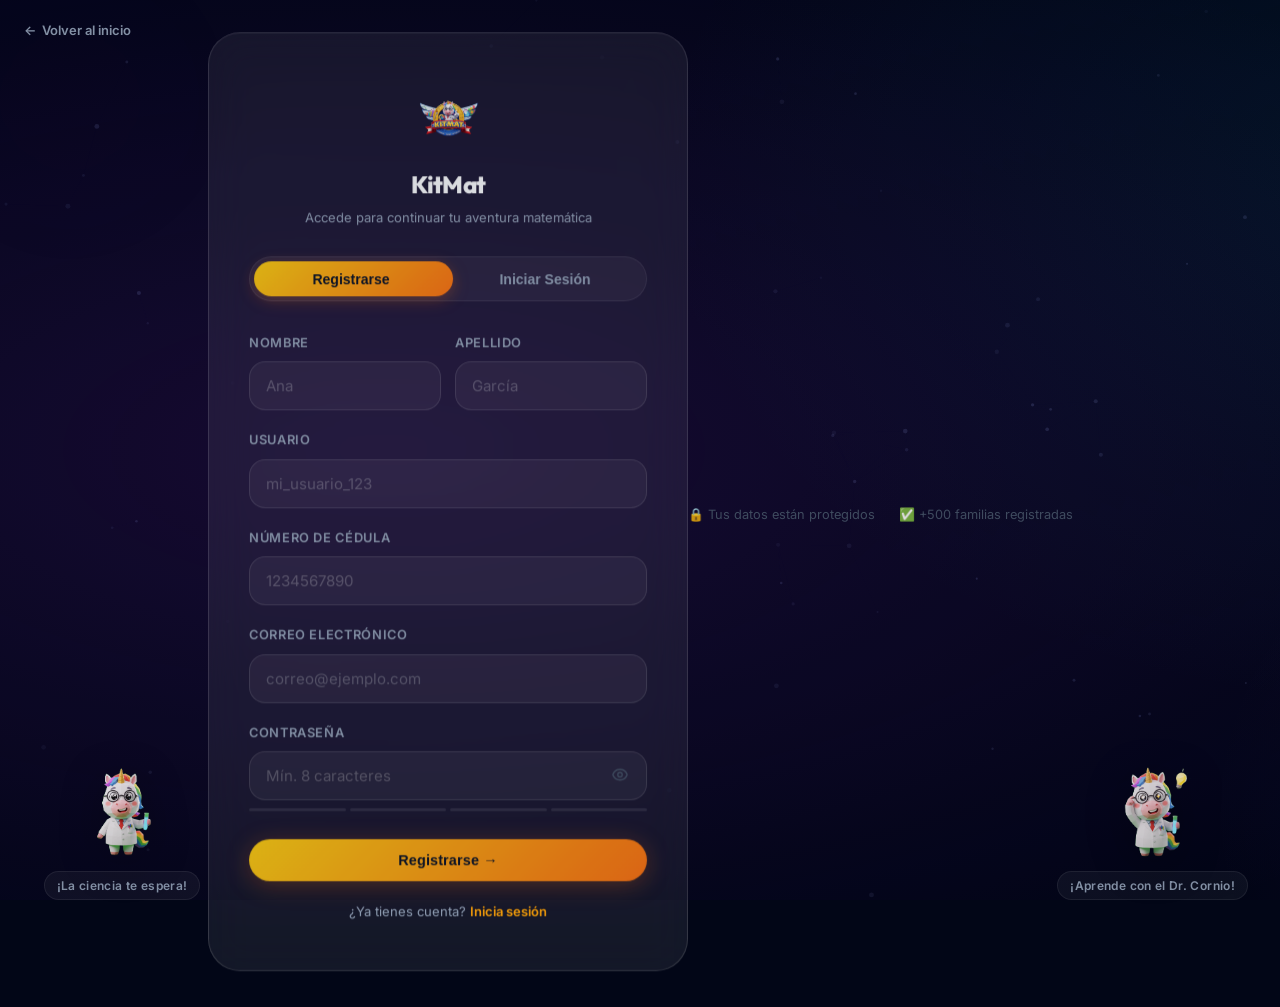
==== store.html @ e5104935 "Add files via upload" ====
<!DOCTYPE html>
<html lang="es">
<head>
  <meta charset="UTF-8">
  <meta name="viewport" content="width=device-width, initial-scale=1.0">
  <meta name="description" content="Compra KitMat, el Kit Matemático Interactivo para niños de 8 a 14 años. Aprende fracciones, decimales y plano cartesiano jugando. Precio especial de lanzamiento: $15.00 USD. Envío a todo Ecuador.">
  <meta property="og:title" content="KitMat – Kit Matemático Interactivo | $15.00 USD">
  <meta property="og:description" content="El juego educativo que convierte las matemáticas en una aventura. Refuerza fracciones, decimales y el plano cartesiano de forma divertida. ¡Edición especial de lanzamiento!">
  <meta property="og:image" content="assets/images/kitmat_boxart.jpg">
  <meta property="og:type" content="product">
  <meta property="og:locale" content="es_EC">
  <meta name="twitter:card" content="summary_large_image">
  <meta name="twitter:title" content="KitMat – Kit Matemático Interactivo">
  <meta name="twitter:description" content="Aprende matemáticas jugando. Precio especial $15.00 USD. Envío a Ecuador.">
  <title>KitMat – Comprar Kit Matemático Interactivo | $15.00 USD</title>

  <!-- Google Fonts -->
  <link rel="preconnect" href="https://fonts.googleapis.com">
  <link rel="preconnect" href="https://fonts.gstatic.com" crossorigin>
  <link href="https://fonts.googleapis.com/css2?family=Outfit:wght@400;500;600;700;800;900&family=Inter:wght@400;500;600;700&display=swap" rel="stylesheet">

  <!-- Main Stylesheet -->
  <link rel="stylesheet" href="styles.css">

  <!-- Breadcrumb responsive -->
  <style>
    .breadcrumb-nav { display: none; }
    @media (min-width: 768px) { .breadcrumb-nav { display: block !important; } }
  </style>

  <!-- GSAP 3.12.5 CDN (non-deferred) -->
  <script src="https://cdnjs.cloudflare.com/ajax/libs/gsap/3.12.5/gsap.min.js"></script>

  <!-- App JS (deferred) -->
  <script src="app.js" defer></script>
</head>

<body class="store-theme">

  <!-- Overlay -->
  <div id="kitmat-overlay"></div>

  <!-- ========================================================
       1. PROMO BANNER
  ======================================================== -->
  <div class="promo-banner">
    🚀 ¡Envío disponible a todo Ecuador! · Precio especial de lanzamiento: <strong>$15.00 USD</strong>
  </div>

  <!-- ========================================================
       2. NAVBAR
  ======================================================== -->
  <nav id="navbar">
    <div class="nav-inner">
      <a href="index.html" class="nav-logo">
        <img src="assets/images/kitmat_logo_clean.png" class="nav-logo-img" alt="KitMat">
        <span class="nav-logo-text font-display">KitMat</span>
      </a>

      <!-- Breadcrumb (desktop only) -->
      <nav aria-label="Breadcrumb" class="breadcrumb-nav">
        <span style="font-size:0.8rem;color:#94a3b8;">
          Inicio
          <span style="margin:0 0.4rem;">›</span>
          Tienda
          <span style="margin:0 0.4rem;">›</span>
          <strong style="color:#0f172a;">KitMat</strong>
        </span>
      </nav>

      <!-- Right: greeting + cart + logout -->
      <div style="display:flex;align-items:center;gap:1rem;">
        <span id="store-greeting" style="display:none;font-size:0.8125rem;font-weight:600;color:#475569;"></span>
        <a href="#" id="btn-logout" style="font-size:0.8rem;color:#94a3b8;text-decoration:none;font-weight:500;">Cerrar sesión</a>
        <div style="position:relative;">
          <svg width="22" height="22" fill="none" viewBox="0 0 24 24" stroke="#475569" stroke-width="1.8">
            <path stroke-linecap="round" stroke-linejoin="round" d="M3 3h2l.4 2M7 13h10l4-8H5.4M7 13L5.4 5M7 13l-2.3 2.3A1 1 0 006 17h12M9 21a1 1 0 100-2 1 1 0 000 2zm10 0a1 1 0 100-2 1 1 0 000 2z"/>
          </svg>
        </div>
      </div>
    </div>
  </nav>

  <!-- ========================================================
       3. MAIN CONTENT
  ======================================================== -->
  <main style="max-width:1280px;margin:0 auto;padding:1.5rem;padding-top:5rem;">

    <!-- Store Grid -->
    <div class="store-grid" id="store-main-grid">

      <!-- ====================================================
           LEFT COLUMN — GALLERY
      ==================================================== -->
      <div>

        <!-- Main Image -->
        <div class="gallery-main" id="store-gallery-main">
          <img src="assets/images/kitmat_boxart.jpg" alt="KitMat Kit Matemático Interactivo - Vista principal">
          <div class="gallery-badge">✅ EDICIÓN ESPECIAL</div>
        </div>

        <!-- Thumbnail Strip -->
        <div class="thumb-strip">
          <div class="thumb-item active" data-src="assets/images/kitmat_boxart.jpg" data-alt="Arte de Caja KitMat">
            <img src="assets/images/kitmat_boxart.jpg" alt="Arte de Caja">
          </div>
          <div class="thumb-item" data-src="assets/images/cornio_tube_clean.png" data-alt="Dr. Cornio con tubo de ensayo">
            <img src="assets/images/cornio_tube_clean.png" alt="Dr. Cornio">
          </div>
          <div class="thumb-item" data-src="assets/images/kitmat_components.png" data-alt="Componentes del kit">
            <img src="assets/images/kitmat_components.png" alt="Componentes">
          </div>
          <div class="thumb-item" data-src="assets/images/kitmat_box.png" data-alt="Caja KitMat close-up">
            <img src="assets/images/kitmat_box.png" alt="Caja">
          </div>
        </div>

        <!-- Dr. Cornio Teaser Card (desktop only) -->
        <div style="margin-top:1.5rem;padding:1.25rem;background:#fff;border:1px solid #e2e8f0;border-radius:1rem;display:flex;align-items:center;gap:1rem;box-shadow:0 2px 12px rgba(0,0,0,0.06);">
          <img src="assets/images/cornio_lupa_clean.png" alt="Doctor Cornio con lupa" class="cornio-img" style="width:60px;height:60px;flex-shrink:0;">
          <div>
            <p style="font-weight:700;font-size:0.875rem;color:#0f172a;margin-bottom:0.25rem;">El Doctor Cornio te recomienda 🔬</p>
            <p style="font-size:0.8rem;color:#64748b;line-height:1.5;">"KitMat convierte cada sesión de estudio en una aventura sin límites."</p>
          </div>
        </div>

      </div><!-- /LEFT COLUMN -->

      <!-- ====================================================
           RIGHT COLUMN — CONVERSION PANEL
      ==================================================== -->
      <div>

        <!-- Category Badge -->
        <div style="display:inline-flex;align-items:center;gap:0.4rem;padding:4px 12px;background:#fef3c7;color:#92400e;font-size:0.72rem;font-weight:700;border-radius:9999px;letter-spacing:0.06em;text-transform:uppercase;margin-bottom:1rem;">
          Kit Educativo · 8+ años
        </div>

        <!-- H1 -->
        <h1 style="font-family:'Outfit',sans-serif;font-weight:800;font-size:clamp(1.5rem,3vw,2rem);letter-spacing:-0.03em;color:#0f172a;line-height:1.2;margin-bottom:0.875rem;">
          KitMat: Kit Matemático Interactivo
        </h1>

        <!-- Stars + Reviews -->
        <div style="display:flex;align-items:center;gap:0.75rem;flex-wrap:wrap;margin-bottom:1.25rem;">
          <span style="color:#f59e0b;font-size:1rem;">⭐⭐⭐⭐⭐</span>
          <span style="font-size:0.8125rem;color:#475569;">(48 reseñas)</span>
          <span style="font-size:0.75rem;font-weight:700;color:#f97316;">🏆 #1 en Educación</span>
        </div>

        <!-- Price Block -->
        <div style="margin-bottom:1.5rem;padding:1.25rem;background:#fff;border:1px solid #e2e8f0;border-radius:1rem;">
          <div class="price-original">Precio regular: $25.00 USD</div>
          <div class="price-current">$15.00 <span style="font-size:1.25rem;">USD</span></div>
          <div style="display:flex;align-items:center;gap:0.75rem;margin-top:0.5rem;flex-wrap:wrap;">
            <span class="savings-pill">Ahorras $10.00 — 40% OFF</span>
            <span style="font-size:0.8rem;color:#10b981;font-weight:600;">✅ En stock · Despacho inmediato</span>
          </div>
          <p style="font-size:0.78rem;color:#ef4444;font-weight:600;margin-top:0.5rem;">🔥 ¡Últimas 12 unidades disponibles!</p>
        </div>

        <!-- Benefits List -->
        <ul style="list-style:none;margin-bottom:1.5rem;display:flex;flex-direction:column;gap:0.5rem;padding:0;">
          <li style="font-size:0.875rem;color:#374151;display:flex;align-items:center;gap:0.5rem;">
            <span style="color:#10b981;">✅</span> Refuerza fracciones, decimales y plano cartesiano
          </li>
          <li style="font-size:0.875rem;color:#374151;display:flex;align-items:center;gap:0.5rem;">
            <span style="color:#10b981;">✅</span> Material para niños de 8 a 14 años
          </li>
          <li style="font-size:0.875rem;color:#374151;display:flex;align-items:center;gap:0.5rem;">
            <span style="color:#10b981;">✅</span> Ideal para usar en casa o en clases
          </li>
          <li style="font-size:0.875rem;color:#374151;display:flex;align-items:center;gap:0.5rem;">
            <span style="color:#10b981;">✅</span> Desarrolla pensamiento lógico y crítico
          </li>
        </ul>

        <!-- Delivery Tabs Label -->
        <div style="margin-bottom:1rem;">
          <p style="font-size:0.78rem;font-weight:700;color:#374151;letter-spacing:0.05em;text-transform:uppercase;margin-bottom:0.75rem;">
            Método de entrega:
          </p>
          <div class="delivery-tabs">
            <button class="del-tab" data-tab="0">🏪 Reservar en tienda</button>
            <button class="del-tab" data-tab="1">🚚 Envío nacional</button>
          </div>
        </div>

        <!-- Sub-form: Pickup -->
        <div class="del-form" id="del-form-0" style="padding:0 0.25rem;">
          <div style="padding:1rem;background:#f8fafc;border:1px solid #e2e8f0;border-radius:0.875rem;margin-bottom:0.875rem;">
            <label class="store-label" for="pickup-city">Selecciona tu ciudad:</label>
            <select class="store-input" id="pickup-city">
              <option>Quito</option>
              <option>Guayaquil</option>
              <option>Cuenca</option>
              <option>Ambato</option>
              <option>Loja</option>
              <option>Manta</option>
              <option>Portoviejo</option>
            </select>
            <p id="pickup-info" style="margin-top:0.75rem;font-size:0.8125rem;color:#475569;">
              📍 Retiro en tienda disponible en Quito
            </p>
            <p style="font-size:0.78rem;color:#94a3b8;margin-top:0.25rem;">
              ⏰ Disponible a partir de mañana (Lun–Sáb, 9am–6pm)
            </p>
          </div>
        </div>

        <!-- Sub-form: Shipping -->
        <div class="del-form" id="del-form-1" style="padding:0 0.25rem;">
          <div style="padding:1rem;background:#f8fafc;border:1px solid #e2e8f0;border-radius:0.875rem;margin-bottom:0.875rem;display:flex;flex-direction:column;gap:0.75rem;">
            <div>
              <label class="store-label" for="sh-nombre">Nombre completo</label>
              <input class="store-input" id="sh-nombre" type="text" placeholder="Tu nombre completo">
            </div>
            <div>
              <label class="store-label" for="sh-dir">Dirección</label>
              <input class="store-input" id="sh-dir" type="text" placeholder="Calle, número, referencia">
            </div>
            <div style="display:grid;grid-template-columns:1fr 1fr;gap:0.75rem;">
              <div>
                <label class="store-label" for="sh-ciudad">Ciudad</label>
                <input class="store-input" id="sh-ciudad" type="text" placeholder="Tu ciudad">
              </div>
              <div>
                <label class="store-label" for="sh-prov">Provincia</label>
                <select class="store-input" id="sh-prov">
                  <option>Pichincha</option>
                  <option>Guayas</option>
                  <option>Azuay</option>
                  <option>Tungurahua</option>
                  <option>Manabí</option>
                  <option>El Oro</option>
                  <option>Imbabura</option>
                  <option>Chimborazo</option>
                  <option>Loja</option>
                  <option>Los Ríos</option>
                  <option>Esmeraldas</option>
                  <option>Bolívar</option>
                  <option>Cañar</option>
                  <option>Carchi</option>
                  <option>Cotopaxi</option>
                  <option>Galápagos</option>
                  <option>Morona Santiago</option>
                  <option>Napo</option>
                  <option>Orellana</option>
                  <option>Pastaza</option>
                  <option>Santa Elena</option>
                  <option>Santo Domingo</option>
                  <option>Sucumbíos</option>
                  <option>Zamora Chinchipe</option>
                </select>
              </div>
            </div>
            <div style="display:grid;grid-template-columns:1fr 1fr;gap:0.75rem;">
              <div>
                <label class="store-label" for="sh-cp">Código Postal</label>
                <input class="store-input" id="sh-cp" type="text" placeholder="EC170101">
              </div>
              <div>
                <label class="store-label" for="sh-tel">Teléfono</label>
                <input class="store-input" id="sh-tel" type="tel" placeholder="0999 000 000">
              </div>
            </div>
            <p style="font-size:0.78rem;color:#64748b;">
              📦 Envío en 3–5 días hábiles. Costo incluido en el precio.
            </p>
          </div>
        </div>

        <!-- Confirm Order Button -->
        <button id="btn-confirm-order" class="btn btn-primary btn-full btn-confirm btn-lg" style="border-radius:1rem;font-size:1rem;position:relative;overflow:hidden;margin-top:0.25rem;">
          <span class="btn-text">Confirmar Pedido — $15.00 USD</span>
          <span class="btn-spinner">
            <svg class="spinner-icon" width="22" height="22" viewBox="0 0 24 24" fill="none" stroke="#fff" stroke-width="2.5">
              <path d="M12 2v4M12 18v4M4.93 4.93l2.83 2.83M16.24 16.24l2.83 2.83M2 12h4M18 12h4M4.93 19.07l2.83-2.83M16.24 7.76l2.83-2.83"/>
            </svg>
            Procesando tu pedido...
          </span>
        </button>

        <!-- Trust Signals -->
        <div class="trust-row">
          <div class="trust-item">🔒 Pago Seguro</div>
          <div class="trust-item">🔄 Garantía 30 días</div>
          <div class="trust-item">📞 Soporte en línea</div>
        </div>

        <!-- Payment Methods -->
        <div style="display:flex;align-items:center;gap:0.5rem;flex-wrap:wrap;padding-top:0.75rem;">
          <span style="font-size:0.75rem;color:#94a3b8;">Métodos de pago:</span>
          <span style="font-size:0.75rem;font-weight:700;color:#475569;">💳 Visa · Mastercard · Transferencia · PayPal</span>
        </div>

      </div><!-- /RIGHT COLUMN -->

    </div><!-- /store-grid -->

    <!-- ========================================================
         4. PRODUCT DESCRIPTION SECTION
    ======================================================== -->
    <section style="margin-top:4rem;padding-top:2.5rem;border-top:2px solid #e2e8f0;">

      <!-- Tab Bar -->
      <div class="desc-tab-bar">
        <button class="desc-tab-btn">Descripción</button>
        <button class="desc-tab-btn">¿Qué incluye?</button>
        <button class="desc-tab-btn">Reseñas</button>
      </div>

      <!-- Panel 1: Descripción -->
      <div class="desc-panel">
        <p style="color:#374151;line-height:1.8;margin-bottom:1rem;">
          KitMat es más que un juego de mesa — es una herramienta pedagógica diseñada por educadores con años de experiencia en el aula. Cada componente fue cuidadosamente seleccionado para cubrir las áreas matemáticas que más desafíos representan para los estudiantes de educación básica: fracciones, decimales y el plano cartesiano.
        </p>
        <p style="color:#374151;line-height:1.8;margin-bottom:1rem;">
          A través de la metodología del aprendizaje basado en juegos, KitMat logra que los niños practiquen conceptos matemáticos complejos de manera natural, colaborativa y divertida. La competencia sana entre jugadores, el sistema de recompensas y los retos progresivos mantienen la motivación alta durante toda la sesión.
        </p>
        <p style="color:#374151;line-height:1.8;margin-bottom:1rem;">
          Diseñado con materiales de alta calidad y fichas grandes de fácil manipulación, KitMat garantiza horas de aprendizaje significativo. Cada elemento del juego fue validado por docentes de educación básica, asegurando que los contenidos estén alineados con el currículo nacional del Ecuador.
        </p>
        <p style="color:#374151;line-height:1.8;">
          Ideal para uso en el hogar como complemento a las tareas escolares, o en el aula como recurso didáctico innovador. Un regalo perfecto para niños de 8 a 14 años que quieran mejorar sus notas mientras se divierten.
        </p>
      </div><!-- /Panel 1 -->

      <!-- Panel 2: ¿Qué incluye? -->
      <div class="desc-panel">
        <p style="color:#374151;line-height:1.8;margin-bottom:1.5rem;font-size:0.9375rem;">
          Cada caja de KitMat incluye <strong>6 componentes cuidadosamente diseñados</strong> para brindar una experiencia de aprendizaje completa e inmersiva:
        </p>
        <div style="display:grid;grid-template-columns:repeat(auto-fill,minmax(200px,1fr));gap:1.25rem;">

          <!-- Componente 1 -->
          <div style="background:#fff;border:1px solid #e2e8f0;border-radius:1rem;padding:1.25rem;text-align:center;box-shadow:0 2px 8px rgba(0,0,0,0.05);">
            <div style="font-size:2.5rem;margin-bottom:0.75rem;">🎲</div>
            <h3 style="font-family:'Outfit',sans-serif;font-size:0.9375rem;font-weight:700;color:#0f172a;margin-bottom:0.5rem;">Dados Matemáticos</h3>
            <p style="font-size:0.8rem;color:#64748b;line-height:1.5;">Dados especiales con operaciones matemáticas que determinan el movimiento y los retos del turno.</p>
          </div>

          <!-- Componente 2 -->
          <div style="background:#fff;border:1px solid #e2e8f0;border-radius:1rem;padding:1.25rem;text-align:center;box-shadow:0 2px 8px rgba(0,0,0,0.05);">
            <div style="font-size:2.5rem;margin-bottom:0.75rem;">🎡</div>
            <h3 style="font-family:'Outfit',sans-serif;font-size:0.9375rem;font-weight:700;color:#0f172a;margin-bottom:0.5rem;">Ruleta de Retos</h3>
            <p style="font-size:0.8rem;color:#64748b;line-height:1.5;">Una ruleta giratoria con diferentes categorías de desafíos matemáticos para poner a prueba a los jugadores.</p>
          </div>

          <!-- Componente 3 -->
          <div style="background:#fff;border:1px solid #e2e8f0;border-radius:1rem;padding:1.25rem;text-align:center;box-shadow:0 2px 8px rgba(0,0,0,0.05);">
            <div style="font-size:2.5rem;margin-bottom:0.75rem;">🃏</div>
            <h3 style="font-family:'Outfit',sans-serif;font-size:0.9375rem;font-weight:700;color:#0f172a;margin-bottom:0.5rem;">Tarjetas de Ejercicios</h3>
            <p style="font-size:0.8rem;color:#64748b;line-height:1.5;">Más de 120 tarjetas con ejercicios de fracciones, decimales y geometría en niveles progresivos de dificultad.</p>
          </div>

          <!-- Componente 4 -->
          <div style="background:#fff;border:1px solid #e2e8f0;border-radius:1rem;padding:1.25rem;text-align:center;box-shadow:0 2px 8px rgba(0,0,0,0.05);">
            <div style="font-size:2.5rem;margin-bottom:0.75rem;">🗺️</div>
            <h3 style="font-family:'Outfit',sans-serif;font-size:0.9375rem;font-weight:700;color:#0f172a;margin-bottom:0.5rem;">Plano Cartesiano</h3>
            <p style="font-size:0.8rem;color:#64748b;line-height:1.5;">Tablero magnético del plano cartesiano para graficar puntos y resolver desafíos de coordenadas en tiempo real.</p>
          </div>

          <!-- Componente 5 -->
          <div style="background:#fff;border:1px solid #e2e8f0;border-radius:1rem;padding:1.25rem;text-align:center;box-shadow:0 2px 8px rgba(0,0,0,0.05);">
            <div style="font-size:2.5rem;margin-bottom:0.75rem;">🏆</div>
            <h3 style="font-family:'Outfit',sans-serif;font-size:0.9375rem;font-weight:700;color:#0f172a;margin-bottom:0.5rem;">Stickers de Logros</h3>
            <p style="font-size:0.8rem;color:#64748b;line-height:1.5;">Sistema de recompensas con stickers coleccionables para motivar a los jugadores a seguir aprendiendo.</p>
          </div>

          <!-- Componente 6 -->
          <div style="background:#fff;border:1px solid #e2e8f0;border-radius:1rem;padding:1.25rem;text-align:center;box-shadow:0 2px 8px rgba(0,0,0,0.05);">
            <div style="font-size:2.5rem;margin-bottom:0.75rem;">♟️</div>
            <h3 style="font-family:'Outfit',sans-serif;font-size:0.9375rem;font-weight:700;color:#0f172a;margin-bottom:0.5rem;">Juego de Mesa</h3>
            <p style="font-size:0.8rem;color:#64748b;line-height:1.5;">Tablero principal de alta calidad con diseño temático, fichas de jugador y manual de instrucciones ilustrado.</p>
          </div>

        </div>
      </div><!-- /Panel 2 -->

      <!-- Panel 3: Reseñas -->
      <div class="desc-panel">

        <!-- Rating Summary -->
        <div style="display:flex;align-items:center;gap:2rem;margin-bottom:2rem;flex-wrap:wrap;">
          <div style="text-align:center;">
            <div style="font-family:'Outfit',sans-serif;font-size:4rem;font-weight:900;color:#0f172a;line-height:1;">5.0</div>
            <div style="color:#f59e0b;font-size:1.25rem;margin:0.25rem 0;">⭐⭐⭐⭐⭐</div>
            <div style="font-size:0.8rem;color:#64748b;">48 reseñas verificadas</div>
          </div>
          <div style="flex:1;min-width:200px;display:flex;flex-direction:column;gap:0.5rem;">
            <!-- 5 Stars -->
            <div style="display:flex;align-items:center;gap:0.75rem;">
              <span style="font-size:0.78rem;color:#64748b;white-space:nowrap;">5 ⭐</span>
              <div style="flex:1;height:8px;background:#e2e8f0;border-radius:9999px;overflow:hidden;">
                <div style="width:100%;height:100%;background:#f59e0b;border-radius:9999px;"></div>
              </div>
              <span style="font-size:0.78rem;color:#64748b;white-space:nowrap;">48</span>
            </div>
            <!-- 4 Stars -->
            <div style="display:flex;align-items:center;gap:0.75rem;">
              <span style="font-size:0.78rem;color:#64748b;white-space:nowrap;">4 ⭐</span>
              <div style="flex:1;height:8px;background:#e2e8f0;border-radius:9999px;overflow:hidden;">
                <div style="width:0%;height:100%;background:#f59e0b;border-radius:9999px;"></div>
              </div>
              <span style="font-size:0.78rem;color:#64748b;white-space:nowrap;">0</span>
            </div>
            <!-- 3 Stars -->
            <div style="display:flex;align-items:center;gap:0.75rem;">
              <span style="font-size:0.78rem;color:#64748b;white-space:nowrap;">3 ⭐</span>
              <div style="flex:1;height:8px;background:#e2e8f0;border-radius:9999px;overflow:hidden;">
                <div style="width:0%;height:100%;background:#f59e0b;border-radius:9999px;"></div>
              </div>
              <span style="font-size:0.78rem;color:#64748b;white-space:nowrap;">0</span>
            </div>
            <!-- 2 Stars -->
            <div style="display:flex;align-items:center;gap:0.75rem;">
              <span style="font-size:0.78rem;color:#64748b;white-space:nowrap;">2 ⭐</span>
              <div style="flex:1;height:8px;background:#e2e8f0;border-radius:9999px;overflow:hidden;">
                <div style="width:0%;height:100%;background:#f59e0b;border-radius:9999px;"></div>
              </div>
              <span style="font-size:0.78rem;color:#64748b;white-space:nowrap;">0</span>
            </div>
            <!-- 1 Star -->
            <div style="display:flex;align-items:center;gap:0.75rem;">
              <span style="font-size:0.78rem;color:#64748b;white-space:nowrap;">1 ⭐</span>
              <div style="flex:1;height:8px;background:#e2e8f0;border-radius:9999px;overflow:hidden;">
                <div style="width:0%;height:100%;background:#f59e0b;border-radius:9999px;"></div>
              </div>
              <span style="font-size:0.78rem;color:#64748b;white-space:nowrap;">0</span>
            </div>
          </div>
        </div>

        <!-- Review Cards -->
        <div style="display:flex;flex-direction:column;gap:1.25rem;">

          <!-- Review 1 -->
          <div style="background:#fff;border:1px solid #e2e8f0;border-radius:1rem;padding:1.25rem;box-shadow:0 2px 8px rgba(0,0,0,0.04);">
            <div style="display:flex;align-items:center;justify-content:space-between;margin-bottom:0.75rem;flex-wrap:wrap;gap:0.5rem;">
              <div style="display:flex;align-items:center;gap:0.75rem;">
                <div style="width:40px;height:40px;border-radius:9999px;background:linear-gradient(135deg,#f97316,#fb923c);display:flex;align-items:center;justify-content:center;font-weight:700;font-size:0.9rem;color:#fff;flex-shrink:0;">MP</div>
                <div>
                  <p style="font-weight:700;font-size:0.875rem;color:#0f172a;margin-bottom:0.1rem;">María Paz Andrade</p>
                  <p style="font-size:0.75rem;color:#94a3b8;">Quito, Ecuador · Mamá de 2 hijos</p>
                </div>
              </div>
              <div style="display:flex;flex-direction:column;align-items:flex-end;gap:0.2rem;">
                <span style="color:#f59e0b;font-size:0.875rem;">⭐⭐⭐⭐⭐</span>
                <span style="font-size:0.72rem;color:#94a3b8;">15 de mayo, 2025</span>
              </div>
            </div>
            <p style="font-size:0.875rem;color:#374151;line-height:1.7;">
              ¡Increíble producto! Mi hijo de 10 años odiaba las matemáticas y desde que llegó KitMat no quiere parar de jugar. En tres semanas ya maneja fracciones sin problema. Lo recomiendo a todos los padres que buscan una alternativa divertida a las clases tradicionales. La calidad del material es excelente.
            </p>
            <div style="display:flex;align-items:center;gap:0.5rem;margin-top:0.75rem;">
              <span style="font-size:0.72rem;font-weight:700;color:#16a34a;background:#f0fdf4;padding:2px 8px;border-radius:9999px;">✅ Compra verificada</span>
            </div>
          </div>

          <!-- Review 2 -->
          <div style="background:#fff;border:1px solid #e2e8f0;border-radius:1rem;padding:1.25rem;box-shadow:0 2px 8px rgba(0,0,0,0.04);">
            <div style="display:flex;align-items:center;justify-content:space-between;margin-bottom:0.75rem;flex-wrap:wrap;gap:0.5rem;">
              <div style="display:flex;align-items:center;gap:0.75rem;">
                <div style="width:40px;height:40px;border-radius:9999px;background:linear-gradient(135deg,#6366f1,#8b5cf6);display:flex;align-items:center;justify-content:center;font-weight:700;font-size:0.9rem;color:#fff;flex-shrink:0;">CR</div>
                <div>
                  <p style="font-weight:700;font-size:0.875rem;color:#0f172a;margin-bottom:0.1rem;">Carlos Rivadeneira</p>
                  <p style="font-size:0.75rem;color:#94a3b8;">Guayaquil, Ecuador · Docente de primaria</p>
                </div>
              </div>
              <div style="display:flex;flex-direction:column;align-items:flex-end;gap:0.2rem;">
                <span style="color:#f59e0b;font-size:0.875rem;">⭐⭐⭐⭐⭐</span>
                <span style="font-size:0.72rem;color:#94a3b8;">3 de abril, 2025</span>
              </div>
            </div>
            <p style="font-size:0.875rem;color:#374151;line-height:1.7;">
              Como docente de matemáticas llevo 12 años buscando un recurso así. KitMat está perfectamente alineado con el currículo ecuatoriano y los niños lo adoptan inmediatamente. Lo usé en mi clase de 6to grado y el nivel de participación fue extraordinario. Compré 3 kits para el aula. Material robusto y bien pensado.
            </p>
            <div style="display:flex;align-items:center;gap:0.5rem;margin-top:0.75rem;">
              <span style="font-size:0.72rem;font-weight:700;color:#16a34a;background:#f0fdf4;padding:2px 8px;border-radius:9999px;">✅ Compra verificada</span>
            </div>
          </div>

          <!-- Review 3 -->
          <div style="background:#fff;border:1px solid #e2e8f0;border-radius:1rem;padding:1.25rem;box-shadow:0 2px 8px rgba(0,0,0,0.04);">
            <div style="display:flex;align-items:center;justify-content:space-between;margin-bottom:0.75rem;flex-wrap:wrap;gap:0.5rem;">
              <div style="display:flex;align-items:center;gap:0.75rem;">
                <div style="width:40px;height:40px;border-radius:9999px;background:linear-gradient(135deg,#10b981,#34d399);display:flex;align-items:center;justify-content:center;font-weight:700;font-size:0.9rem;color:#fff;flex-shrink:0;">LV</div>
                <div>
                  <p style="font-weight:700;font-size:0.875rem;color:#0f172a;margin-bottom:0.1rem;">Lucía Vargas Mora</p>
                  <p style="font-size:0.75rem;color:#94a3b8;">Cuenca, Ecuador · Mamá de gemelos</p>
                </div>
              </div>
              <div style="display:flex;flex-direction:column;align-items:flex-end;gap:0.2rem;">
                <span style="color:#f59e0b;font-size:0.875rem;">⭐⭐⭐⭐⭐</span>
                <span style="font-size:0.72rem;color:#94a3b8;">28 de marzo, 2025</span>
              </div>
            </div>
            <p style="font-size:0.875rem;color:#374151;line-height:1.7;">
              Mis gemelos de 11 años compiten entre ellos con KitMat todos los fines de semana. Es fascinante ver cómo aprenden sin darse cuenta. Las tarjetas de ejercicios son variadas y el nivel de dificultad va escalando perfectamente. El envío llegó rápido y muy bien empacado. ¡Vale cada centavo!
            </p>
            <div style="display:flex;align-items:center;gap:0.5rem;margin-top:0.75rem;">
              <span style="font-size:0.72rem;font-weight:700;color:#16a34a;background:#f0fdf4;padding:2px 8px;border-radius:9999px;">✅ Compra verificada</span>
            </div>
          </div>

          <!-- Review 4 -->
          <div style="background:#fff;border:1px solid #e2e8f0;border-radius:1rem;padding:1.25rem;box-shadow:0 2px 8px rgba(0,0,0,0.04);">
            <div style="display:flex;align-items:center;justify-content:space-between;margin-bottom:0.75rem;flex-wrap:wrap;gap:0.5rem;">
              <div style="display:flex;align-items:center;gap:0.75rem;">
                <div style="width:40px;height:40px;border-radius:9999px;background:linear-gradient(135deg,#f43f5e,#fb7185);display:flex;align-items:center;justify-content:center;font-weight:700;font-size:0.9rem;color:#fff;flex-shrink:0;">JT</div>
                <div>
                  <p style="font-weight:700;font-size:0.875rem;color:#0f172a;margin-bottom:0.1rem;">Jorge Tapia Espinoza</p>
                  <p style="font-size:0.75rem;color:#94a3b8;">Ambato, Ecuador · Padre de familia</p>
                </div>
              </div>
              <div style="display:flex;flex-direction:column;align-items:flex-end;gap:0.2rem;">
                <span style="color:#f59e0b;font-size:0.875rem;">⭐⭐⭐⭐⭐</span>
                <span style="font-size:0.72rem;color:#94a3b8;">10 de febrero, 2025</span>
              </div>
            </div>
            <p style="font-size:0.875rem;color:#374151;line-height:1.7;">
              Compré KitMat como regalo de cumpleaños para mi hija de 9 años y fue un éxito rotundo. Lo que más me sorprendió fue que sus amigos también quisieron jugar, entonces se convirtió en una actividad grupal increíble. El plano cartesiano magnético es genial — hace que un tema difícil sea muy visual y fácil de entender.
            </p>
            <div style="display:flex;align-items:center;gap:0.5rem;margin-top:0.75rem;">
              <span style="font-size:0.72rem;font-weight:700;color:#16a34a;background:#f0fdf4;padding:2px 8px;border-radius:9999px;">✅ Compra verificada</span>
            </div>
          </div>

        </div><!-- /review cards -->

      </div><!-- /Panel 3 -->

    </section><!-- /desc section -->

    <!-- ========================================================
         5. WHY PARENTS LOVE KITMAT
    ======================================================== -->
    <section style="margin-top:3rem;padding:3rem 0;">
      <h2 style="font-family:'Outfit',sans-serif;font-size:1.75rem;font-weight:800;color:#0f172a;letter-spacing:-0.02em;text-align:center;margin-bottom:2rem;">
        ¿Por qué los padres aman <span style="color:#f97316;">KitMat</span>?
      </h2>
      <div style="display:grid;grid-template-columns:repeat(auto-fill,minmax(280px,1fr));gap:1.5rem;">

        <!-- Benefit Card 1 -->
        <div style="background:#fff;border:1px solid #e2e8f0;border-radius:1.25rem;padding:1.75rem;box-shadow:0 4px 16px rgba(0,0,0,0.06);position:relative;overflow:hidden;">
          <div style="position:absolute;top:0;left:0;right:0;height:4px;background:linear-gradient(90deg,#f97316,#fb923c);"></div>
          <div style="font-size:2.25rem;margin-bottom:1rem;">📈</div>
          <h3 style="font-family:'Outfit',sans-serif;font-size:1.0625rem;font-weight:700;color:#0f172a;margin-bottom:0.625rem;">Mejora las notas realmente</h3>
          <p style="font-size:0.875rem;color:#64748b;line-height:1.7;">
            El 93% de los padres reporta una mejora notable en las calificaciones de matemáticas de sus hijos tras 4 semanas de uso regular. No es magia — es aprendizaje activo que funciona.
          </p>
        </div>

        <!-- Benefit Card 2 -->
        <div style="background:#fff;border:1px solid #e2e8f0;border-radius:1.25rem;padding:1.75rem;box-shadow:0 4px 16px rgba(0,0,0,0.06);position:relative;overflow:hidden;">
          <div style="position:absolute;top:0;left:0;right:0;height:4px;background:linear-gradient(90deg,#6366f1,#8b5cf6);"></div>
          <div style="font-size:2.25rem;margin-bottom:1rem;">⏰</div>
          <h3 style="font-family:'Outfit',sans-serif;font-size:1.0625rem;font-weight:700;color:#0f172a;margin-bottom:0.625rem;">Menos pantallas, más aprendizaje</h3>
          <p style="font-size:0.875rem;color:#64748b;line-height:1.7;">
            KitMat es la alternativa perfecta a las horas frente al celular o la televisión. Una sesión de juego de 45 minutos equivale a dos horas de estudio convencional en términos de retención de conceptos.
          </p>
        </div>

        <!-- Benefit Card 3 -->
        <div style="background:#fff;border:1px solid #e2e8f0;border-radius:1.25rem;padding:1.75rem;box-shadow:0 4px 16px rgba(0,0,0,0.06);position:relative;overflow:hidden;">
          <div style="position:absolute;top:0;left:0;right:0;height:4px;background:linear-gradient(90deg,#10b981,#34d399);"></div>
          <div style="font-size:2.25rem;margin-bottom:1rem;">👨‍👩‍👧‍👦</div>
          <h3 style="font-family:'Outfit',sans-serif;font-size:1.0625rem;font-weight:700;color:#0f172a;margin-bottom:0.625rem;">Fortalece el vínculo familiar</h3>
          <p style="font-size:0.875rem;color:#64748b;line-height:1.7;">
            KitMat está diseñado para jugar en familia. Los padres pueden participar como facilitadores o competir con sus hijos, convirtiendo el tiempo de estudio en momentos de conexión y diversión compartida.
          </p>
        </div>

      </div>
    </section>

    <!-- ========================================================
         6. FOOTER
    ======================================================== -->
    <footer style="margin-top:4rem;padding:2rem 0;border-top:1px solid #e2e8f0;text-align:center;">
      <img src="assets/images/kitmat_logo_clean.png" alt="KitMat" style="width:40px;height:40px;object-fit:contain;margin:0 auto 0.75rem;display:block;">
      <p style="font-size:0.8125rem;color:#94a3b8;">© 2025 KitMat. Todos los derechos reservados.</p>
      <div style="display:flex;align-items:center;justify-content:center;gap:1.5rem;margin-top:0.75rem;flex-wrap:wrap;">
        <a href="index.html" style="font-size:0.8rem;color:#94a3b8;text-decoration:none;">Inicio</a>
        <a href="auth.html" style="font-size:0.8rem;color:#94a3b8;text-decoration:none;">Registro</a>
      </div>
    </footer>

  </main><!-- /main -->

  <!-- ========================================================
       7. SUCCESS MODAL
  ======================================================== -->
  <div id="success-modal">
    <div class="modal-card">
      <img src="assets/images/cornio_idea_clean.png" alt="Doctor Cornio con una idea" class="cornio-img" style="width:160px;height:160px;margin:0 auto 1.25rem;display:block;">
      <h2 style="font-family:'Outfit',sans-serif;font-size:1.75rem;font-weight:900;color:#16a34a;letter-spacing:-0.02em;margin-bottom:0.625rem;">
        ¡Pedido Confirmado! 🎉
      </h2>
      <p style="font-size:0.875rem;color:#475569;line-height:1.65;margin-bottom:1.5rem;">
        ¡Felicitaciones! Tu KitMat está en camino. El Doctor Cornio y todo el equipo están emocionados de acompañarte en tu aventura matemática.
      </p>
      <div style="background:#f8fafc;border:1px solid #e2e8f0;border-radius:0.875rem;padding:1rem;text-align:left;margin-bottom:1.5rem;">
        <div style="display:flex;justify-content:space-between;font-size:0.8125rem;margin-bottom:0.5rem;">
          <span style="color:#64748b;">Producto:</span>
          <span style="color:#0f172a;font-weight:600;">KitMat Interactivo</span>
        </div>
        <div style="display:flex;justify-content:space-between;font-size:0.8125rem;margin-bottom:0.5rem;">
          <span style="color:#64748b;">Precio:</span>
          <span style="color:#f97316;font-weight:800;">$15.00 USD</span>
        </div>
        <div style="display:flex;justify-content:space-between;font-size:0.8125rem;">
          <span style="color:#64748b;">Estado:</span>
          <span style="color:#16a34a;font-weight:700;">✅ Confirmado</span>
        </div>
      </div>
      <button id="btn-modal-close" class="btn btn-primary btn-full">¡Entendido! Volver al inicio</button>
    </div>
  </div>

  <!-- ========================================================
       8. STICKY MOBILE BUY BAR
  ======================================================== -->
  <div id="mobile-buy-bar">
    <div>
      <div class="price-current" style="font-size:1.5rem;">$15.00 <span style="font-size:0.875rem;">USD</span></div>
      <div class="price-original">Antes: $25.00</div>
    </div>
    <button id="mobile-cta-order" class="btn btn-primary">Comprar Ahora</button>
  </div>

  <!-- Toast Container -->
  <div id="toast-container"></div>

</body>
</html>
---- styles.css ----
/* ============================================================
   KITMAT — GLOBAL STYLESHEET
   Versión: 2.0 | Refactor de Rendimiento
   Todas las animaciones usan transform/opacity para GPU.
   ============================================================ */

/* ─── IMPORTS ─── */
@import url('https://fonts.googleapis.com/css2?family=Inter:wght@300;400;500;600;700;800;900&family=Outfit:wght@300;400;500;600;700;800;900&display=swap');

/* ─── CUSTOM PROPERTIES ─── */
:root {
  --color-bg:          #020617;
  --color-bg-2:        #0f172a;
  --color-bg-3:        #1e293b;
  --color-surface:     rgba(255,255,255,0.04);
  --color-border:      rgba(255,255,255,0.08);
  --color-border-lg:   rgba(255,255,255,0.14);
  --color-text:        #f8fafc;
  --color-text-muted:  #94a3b8;
  --color-text-faint:  #475569;
  --color-gold:        #facc15;
  --color-orange:      #f97316;
  --color-amber:       #f59e0b;
  --color-emerald:     #10b981;
  --color-red:         #ef4444;
  --color-blue:        #3b82f6;
  --color-purple:      #8b5cf6;
  --grad-gold:         linear-gradient(135deg, #facc15 0%, #f97316 100%);
  --grad-cosmic:       linear-gradient(135deg, #6b21a8 0%, #1d4ed8 50%, #0e7490 100%);
  --shadow-gold:       0 0 40px rgba(251,191,36,0.20), 0 20px 60px rgba(0,0,0,0.50);
  --shadow-glow:       0 0 60px rgba(107,33,168,0.15), 0 0 120px rgba(29,78,216,0.10);
  --transition-fast:   all 0.20s cubic-bezier(0.4, 0, 0.2, 1);
  --transition-smooth: all 0.40s cubic-bezier(0.4, 0, 0.2, 1);
  --transition-slow:   all 0.70s cubic-bezier(0.4, 0, 0.2, 1);
  --radius-sm:         0.75rem;
  --radius-md:         1rem;
  --radius-lg:         1.5rem;
  --radius-xl:         2rem;
  --radius-full:       9999px;
}

/* ─── BASE RESET ─── */
*, *::before, *::after {
  box-sizing: border-box;
  margin: 0;
  padding: 0;
}

html {
  font-family: 'Inter', system-ui, sans-serif;
  font-size: 16px;
  scroll-behavior: smooth;
  -webkit-font-smoothing: antialiased;
  -moz-osx-font-smoothing: grayscale;
  text-rendering: optimizeLegibility;
}

body {
  background-color: var(--color-bg);
  color: var(--color-text);
  min-height: 100vh;
  overflow-x: hidden;
  line-height: 1.6;
}

/* ─── TYPOGRAPHY ─── */
.font-display { font-family: 'Outfit', sans-serif; }

/* ─── SELECTION ─── */
::selection {
  background: rgba(250,204,21,0.25);
  color: #fff;
}

/* ─── SCROLLBAR ─── */
::-webkit-scrollbar { width: 5px; }
::-webkit-scrollbar-track { background: var(--color-bg); }
::-webkit-scrollbar-thumb { background: rgba(250,204,21,0.30); border-radius: 3px; }
::-webkit-scrollbar-thumb:hover { background: rgba(250,204,21,0.55); }

/* ============================================================
   ANIMATED COSMIC BACKGROUND (GPU-accelerated)
   ============================================================ */
.cosmic-bg {
  background-color: var(--color-bg);
  position: relative;
}
.cosmic-bg::before {
  content: '';
  position: fixed;
  inset: 0;
  z-index: 0;
  pointer-events: none;
  background-image:
    radial-gradient(ellipse 80% 50% at 15% 25%,  rgba(107, 33,168,0.22) 0%, transparent 65%),
    radial-gradient(ellipse 60% 70% at 85% 75%,  rgba(29, 78,216,0.16) 0%, transparent 65%),
    radial-gradient(ellipse 45% 45% at 55% 10%,  rgba(14,116,144,0.14) 0%, transparent 65%),
    radial-gradient(ellipse 35% 35% at 70% 45%,  rgba(139,92,246,0.10) 0%, transparent 65%);
  background-size: 200% 200%, 200% 200%, 200% 200%, 200% 200%;
  animation: cosmicDrift 25s ease infinite alternate;
  will-change: background-position;
}
@keyframes cosmicDrift {
  0%   { background-position: 0% 0%,   100% 100%, 50% 50%,  30% 70%; }
  33%  { background-position: 40% 80%,  30% 20%,  90% 10%,  60% 40%; }
  66%  { background-position: 80% 30%,  60% 80%,  20% 80%,  80% 20%; }
  100% { background-position: 100% 60%, 0% 40%,   70% 100%, 10% 90%; }
}

/* ─── PARTICLE CANVAS ─── */
#particle-canvas {
  position: fixed;
  inset: 0;
  z-index: 0;
  pointer-events: none;
  opacity: 0.35;
}

/* ─── CONTENT LAYER ─── */
.content-layer {
  position: relative;
  z-index: 1;
}

/* ============================================================
   PAGE TRANSITION OVERLAY
   ============================================================ */
#kitmat-overlay {
  position: fixed;
  inset: 0;
  z-index: 9999;
  background: var(--color-bg);
  pointer-events: none;
  opacity: 0;
  will-change: opacity;
}

/* ============================================================
   GLASSMORPHISM SURFACES
   ============================================================ */
.glass {
  background: rgba(255,255,255,0.04);
  border: 1px solid rgba(255,255,255,0.09);
  backdrop-filter: blur(14px);
  -webkit-backdrop-filter: blur(14px);
}
.glass-strong {
  background: rgba(255,255,255,0.08);
  border: 1px solid rgba(255,255,255,0.15);
  backdrop-filter: blur(20px);
  -webkit-backdrop-filter: blur(20px);
}
.glass-card {
  background: rgba(15,23,42,0.75);
  border: 1px solid rgba(255,255,255,0.10);
  backdrop-filter: blur(24px);
  -webkit-backdrop-filter: blur(24px);
}

/* ============================================================
   NAVBAR
   ============================================================ */
#navbar {
  position: fixed;
  top: 0; left: 0; right: 0;
  z-index: 100;
  height: 64px;
  display: flex;
  align-items: center;
  padding: 0 1.5rem;
  background: rgba(2,6,23,0.82);
  backdrop-filter: blur(18px);
  -webkit-backdrop-filter: blur(18px);
  border-bottom: 1px solid rgba(255,255,255,0.06);
  transition: var(--transition-fast);
  will-change: background-color, box-shadow;
}
#navbar.scrolled {
  background: rgba(2,6,23,0.96);
  box-shadow: 0 4px 24px rgba(0,0,0,0.40);
  border-bottom-color: rgba(255,255,255,0.10);
}
.nav-inner {
  max-width: 1280px;
  width: 100%;
  margin: 0 auto;
  display: flex;
  align-items: center;
  justify-content: space-between;
  gap: 1rem;
}
.nav-logo {
  display: flex;
  align-items: center;
  gap: 0.6rem;
  text-decoration: none;
  flex-shrink: 0;
}
.nav-logo-img {
  width: 36px;
  height: 36px;
  border-radius: 10px;
  object-fit: contain;
  background: transparent;
}
.nav-logo-text {
  font-family: 'Outfit', sans-serif;
  font-weight: 800;
  font-size: 1.25rem;
  background: var(--grad-gold);
  -webkit-background-clip: text;
  -webkit-text-fill-color: transparent;
  background-clip: text;
  letter-spacing: -0.02em;
}
.nav-links {
  display: none;
  align-items: center;
  gap: 2rem;
  list-style: none;
}
@media (min-width: 768px) { .nav-links { display: flex; } }
.nav-link {
  font-size: 0.875rem;
  font-weight: 500;
  color: var(--color-text-muted);
  text-decoration: none;
  letter-spacing: 0.01em;
  position: relative;
  transition: color 0.2s;
}
.nav-link::after {
  content: '';
  position: absolute;
  bottom: -3px; left: 0;
  width: 0; height: 1.5px;
  background: var(--color-gold);
  border-radius: 2px;
  transition: width 0.25s cubic-bezier(0.4,0,0.2,1);
}
.nav-link:hover { color: var(--color-text); }
.nav-link:hover::after { width: 100%; }
.nav-cta {
  display: none;
}
@media (min-width: 768px) { .nav-cta { display: flex; } }

/* Hamburger */
#hamburger-btn {
  display: flex;
  flex-direction: column;
  gap: 5px;
  padding: 8px;
  background: transparent;
  border: none;
  cursor: pointer;
  flex-shrink: 0;
}
@media (min-width: 768px) { #hamburger-btn { display: none; } }
.hb-line {
  width: 22px; height: 2px;
  background: var(--color-text);
  border-radius: 2px;
  transition: var(--transition-fast);
  display: block;
  will-change: transform, opacity;
}

/* Mobile Menu */
#mobile-menu {
  display: none;
  position: fixed;
  inset: 0;
  z-index: 90;
  flex-direction: column;
  align-items: center;
  justify-content: center;
  gap: 2rem;
  background: rgba(2,6,23,0.98);
  backdrop-filter: blur(20px);
  -webkit-backdrop-filter: blur(20px);
  opacity: 0;
  will-change: opacity;
}
.mobile-nav-link {
  font-family: 'Outfit', sans-serif;
  font-size: 2rem;
  font-weight: 700;
  color: var(--color-text);
  text-decoration: none;
  transition: color 0.2s;
}
.mobile-nav-link:hover { color: var(--color-gold); }

/* ============================================================
   HERO SECTION
   ============================================================ */
.hero-section {
  min-height: 100svh;
  display: flex;
  flex-direction: column;
  align-items: center;
  justify-content: center;
  padding: 5rem 1.5rem 6rem;
  text-align: center;
  position: relative;
}
.hero-logo-wrap {
  margin-bottom: 2.5rem;
  will-change: transform, opacity;
}
.hero-logo-img {
  width: 220px;
  height: 220px;
  object-fit: contain;
  background: transparent;
  filter: drop-shadow(0 0 40px rgba(251,191,36,0.45))
          drop-shadow(0 20px 60px rgba(249,115,22,0.25));
  border-radius: 24px;
}
@media (min-width: 640px)  { .hero-logo-img { width: 260px; height: 260px; } }
@media (min-width: 768px)  { .hero-logo-img { width: 300px; height: 300px; } }

.hero-slogan {
  display: flex;
  align-items: center;
  flex-wrap: wrap;
  justify-content: center;
  gap: 0.75rem 1rem;
  margin-bottom: 1.25rem;
}
.slogan-word {
  font-family: 'Outfit', sans-serif;
  font-size: clamp(2rem, 5vw, 3.5rem);
  font-weight: 800;
  letter-spacing: -0.03em;
  will-change: transform, opacity;
}
.slogan-dot {
  font-size: clamp(1.5rem, 3vw, 2.5rem);
  color: rgba(250,204,21,0.45);
  font-weight: 300;
  will-change: transform, opacity;
}
.hero-subtitle {
  font-size: clamp(1rem, 2vw, 1.2rem);
  color: var(--color-text-muted);
  max-width: 580px;
  line-height: 1.7;
  margin-bottom: 2.5rem;
  will-change: transform, opacity;
}
.hero-actions {
  display: flex;
  flex-direction: column;
  gap: 0.875rem;
  align-items: center;
  will-change: transform, opacity;
}
@media (min-width: 480px) {
  .hero-actions { flex-direction: row; }
}

/* Scroll indicator */
.scroll-hint {
  position: absolute;
  bottom: 2rem; left: 50%;
  transform: translateX(-50%);
  display: flex;
  flex-direction: column;
  align-items: center;
  gap: 0.375rem;
  opacity: 0.4;
  animation: scrollBounce 2.2s ease-in-out infinite;
}
@keyframes scrollBounce {
  0%, 100% { transform: translateX(-50%) translateY(0); }
  50%       { transform: translateX(-50%) translateY(8px); }
}
.scroll-hint-text {
  font-size: 0.65rem;
  letter-spacing: 0.15em;
  text-transform: uppercase;
  color: var(--color-text-muted);
}
.scroll-hint-arrow {
  width: 18px; height: 18px;
  color: var(--color-text-muted);
}

/* ============================================================
   SECTION UTILITIES
   ============================================================ */
.section-pad { padding: 6rem 1.5rem; }
@media (min-width: 768px) { .section-pad { padding: 8rem 1.5rem; } }

.container { max-width: 1280px; margin: 0 auto; }

.section-chip {
  display: inline-flex;
  align-items: center;
  gap: 6px;
  padding: 5px 14px;
  background: rgba(250,204,21,0.08);
  border: 1px solid rgba(250,204,21,0.20);
  border-radius: var(--radius-full);
  font-size: 0.7rem;
  font-weight: 700;
  color: var(--color-amber);
  letter-spacing: 0.1em;
  text-transform: uppercase;
  margin-bottom: 1.25rem;
}

.section-title {
  font-family: 'Outfit', sans-serif;
  font-size: clamp(1.875rem, 4vw, 3rem);
  font-weight: 800;
  letter-spacing: -0.03em;
  line-height: 1.15;
  color: var(--color-text);
  margin-bottom: 1rem;
}

.section-lead {
  font-size: clamp(0.95rem, 2vw, 1.1rem);
  color: var(--color-text-muted);
  line-height: 1.75;
  max-width: 600px;
}

.gradient-text {
  background: var(--grad-gold);
  -webkit-background-clip: text;
  -webkit-text-fill-color: transparent;
  background-clip: text;
}

.shimmer-text {
  background: linear-gradient(90deg, #facc15 0%, #fbbf24 25%, #fff 50%, #fbbf24 75%, #facc15 100%);
  background-size: 200% auto;
  -webkit-background-clip: text;
  -webkit-text-fill-color: transparent;
  background-clip: text;
  animation: shimmer 3.5s linear infinite;
  will-change: background-position;
}
@keyframes shimmer {
  to { background-position: 200% center; }
}

/* Divider line */
.divider {
  height: 1px;
  background: linear-gradient(to right, transparent, rgba(255,255,255,0.08), transparent);
}

/* ============================================================
   REVEAL ANIMATIONS (CPU-light: only opacity + transform)
   ============================================================ */
.reveal {
  opacity: 0;
  transform: translateY(28px);
  transition: opacity 0.65s cubic-bezier(0.4,0,0.2,1),
              transform 0.65s cubic-bezier(0.4,0,0.2,1);
  will-change: opacity, transform;
}
.reveal.is-visible {
  opacity: 1;
  transform: translateY(0);
}
.reveal-delay-1 { transition-delay: 0.10s; }
.reveal-delay-2 { transition-delay: 0.20s; }
.reveal-delay-3 { transition-delay: 0.30s; }
.reveal-delay-4 { transition-delay: 0.40s; }

/* ============================================================
   BUTTONS
   ============================================================ */
.btn {
  display: inline-flex;
  align-items: center;
  justify-content: center;
  gap: 0.5rem;
  padding: 0.8rem 1.8rem;
  border-radius: var(--radius-full);
  font-weight: 700;
  font-size: 0.9rem;
  letter-spacing: 0.01em;
  text-decoration: none;
  border: none;
  cursor: pointer;
  transition: transform 0.2s, opacity 0.2s, box-shadow 0.2s;
  will-change: transform;
  white-space: nowrap;
  -webkit-user-select: none; user-select: none;
}
.btn:active { transform: scale(0.97); }

.btn-primary {
  background: var(--grad-gold);
  color: #0f172a;
  box-shadow: 0 4px 24px rgba(249,115,22,0.30);
}
.btn-primary:hover {
  opacity: 0.92;
  transform: scale(1.03);
  box-shadow: 0 8px 32px rgba(249,115,22,0.45);
}

.btn-secondary {
  background: rgba(255,255,255,0.06);
  color: var(--color-text);
  border: 1px solid rgba(255,255,255,0.14);
}
.btn-secondary:hover {
  background: rgba(255,255,255,0.10);
  transform: scale(1.03);
}

.btn-lg { padding: 1rem 2.2rem; font-size: 1rem; }
.btn-full { width: 100%; }

/* Magnetic pulse for floating CTA */
.btn-float-cta {
  animation: magneticPulse 2.2s ease-in-out infinite;
  will-change: box-shadow;
}
@keyframes magneticPulse {
  0%, 100% { box-shadow: 0 4px 24px rgba(249,115,22,0.30); }
  50%       { box-shadow: 0 8px 40px rgba(249,115,22,0.60), 0 0 0 8px rgba(249,115,22,0.08); }
}

/* ============================================================
   FLOATING CTA
   ============================================================ */
#floating-cta {
  position: fixed;
  bottom: 2rem;
  left: 50%;
  transform: translateX(-50%) translateY(80px);
  z-index: 80;
  opacity: 0;
  pointer-events: none;
  transition: opacity 0.35s, transform 0.35s cubic-bezier(0.34,1.56,0.64,1);
  will-change: transform, opacity;
}
#floating-cta.visible {
  opacity: 1;
  transform: translateX(-50%) translateY(0);
  pointer-events: auto;
}

/* ============================================================
   BENEFIT CARDS
   ============================================================ */
.benefit-card {
  border-radius: var(--radius-lg);
  padding: 1.75rem;
  transition: transform 0.30s cubic-bezier(0.4,0,0.2,1),
              border-color 0.30s,
              box-shadow 0.30s;
  will-change: transform;
}
.benefit-card:hover {
  transform: translateY(-6px);
  border-color: rgba(250,204,21,0.25);
  box-shadow: 0 20px 50px rgba(0,0,0,0.35);
}

/* ============================================================
   CORNIO IMAGE — CLEAN TRANSPARENT RENDERING
   ============================================================ */
.cornio-img {
  /* White bg images need no special filter,
     but we add a subtle drop-shadow for depth */
  object-fit: contain;
  background: transparent;
  filter: drop-shadow(0 12px 30px rgba(0,0,0,0.30));
  will-change: transform;
}
.cornio-float {
  animation: cornioFloat 3.8s ease-in-out infinite alternate;
  will-change: transform;
}
@keyframes cornioFloat {
  from { transform: translateY(0px); }
  to   { transform: translateY(-14px); }
}
.cornio-tilt {
  animation: cornioTilt 5s ease-in-out infinite;
  will-change: transform;
}
@keyframes cornioTilt {
  0%, 100% { transform: rotate(-3deg) translateY(0); }
  50%       { transform: rotate(3deg) translateY(-10px); }
}

/* ============================================================
   TESTIMONIAL CARDS
   ============================================================ */
.testimonial-card {
  flex-shrink: 0;
  transition: transform 0.28s;
  will-change: transform;
}
.testimonial-card:hover { transform: translateY(-4px); }

/* Hide scrollbar on testimonials track */
.testimonials-track {
  -ms-overflow-style: none;
  scrollbar-width: none;
  overflow-x: auto;
}
.testimonials-track::-webkit-scrollbar { display: none; }

/* ============================================================
   STAT COUNTERS
   ============================================================ */
.stat-number {
  font-family: 'Outfit', sans-serif;
  font-size: 2.5rem;
  font-weight: 900;
  background: var(--grad-gold);
  -webkit-background-clip: text;
  -webkit-text-fill-color: transparent;
  background-clip: text;
  line-height: 1;
}

/* ============================================================
   AUTHENTICATION PAGE
   ============================================================ */
.auth-page {
  min-height: 100svh;
  display: flex;
  align-items: center;
  justify-content: center;
  padding: 2rem 1rem;
  position: relative;
}

/* Floating orbs */
.auth-orb {
  position: fixed;
  border-radius: 50%;
  pointer-events: none;
  filter: blur(60px);
  opacity: 0;
  animation: orbFloat var(--orb-dur, 8s) ease-in-out infinite alternate;
  will-change: transform, opacity;
}
@keyframes orbFloat {
  from { transform: translate(0, 0) scale(1); }
  to   { transform: translate(var(--orb-tx,20px), var(--orb-ty,-20px)) scale(1.1); }
}

/* Auth card */
.auth-card {
  width: 100%;
  max-width: 480px;
  border-radius: var(--radius-xl);
  padding: 2.5rem 2rem;
  position: relative;
  will-change: transform, opacity;
}
@media (min-width: 640px) {
  .auth-card { padding: 3rem 2.5rem; }
}

/* Tab switcher */
.tab-bar {
  display: flex;
  background: rgba(255,255,255,0.05);
  border: 1px solid rgba(255,255,255,0.08);
  border-radius: var(--radius-full);
  padding: 4px;
  margin-bottom: 2rem;
  position: relative;
}
.tab-btn {
  flex: 1;
  padding: 0.6rem 1rem;
  border-radius: var(--radius-full);
  font-weight: 600;
  font-size: 0.875rem;
  color: var(--color-text-muted);
  border: none;
  background: transparent;
  cursor: pointer;
  transition: color 0.2s;
  position: relative;
  z-index: 1;
  -webkit-user-select: none; user-select: none;
}
.tab-btn.active { color: #0f172a; }
.tab-indicator {
  position: absolute;
  top: 4px; bottom: 4px; left: 4px;
  background: var(--grad-gold);
  border-radius: var(--radius-full);
  box-shadow: 0 4px 16px rgba(249,115,22,0.30);
  transition: transform 0.30s cubic-bezier(0.4,0,0.2,1), width 0.30s;
  will-change: transform, width;
}

/* Form panels */
.form-panel {
  will-change: opacity, transform;
}
.form-panel.hidden-panel {
  display: none;
  opacity: 0;
}

/* Input group */
.input-group {
  margin-bottom: 1.25rem;
}
.input-label {
  display: block;
  font-size: 0.8rem;
  font-weight: 600;
  color: var(--color-text-muted);
  letter-spacing: 0.05em;
  text-transform: uppercase;
  margin-bottom: 0.5rem;
}
.input-field {
  width: 100%;
  padding: 0.875rem 1rem;
  background: rgba(255,255,255,0.06);
  border: 1.5px solid rgba(255,255,255,0.12);
  border-radius: var(--radius-md);
  color: var(--color-text);
  font-size: 0.9375rem;
  font-family: 'Inter', sans-serif;
  outline: none;
  transition: border-color 0.2s, box-shadow 0.2s, background 0.2s;
  will-change: border-color, box-shadow;
}
.input-field::placeholder { color: rgba(255,255,255,0.25); }
.input-field:focus {
  border-color: var(--color-blue);
  background: rgba(59,130,246,0.06);
  box-shadow: 0 0 0 3px rgba(59,130,246,0.15);
}
.input-field.valid {
  border-color: var(--color-emerald);
  background: rgba(16,185,129,0.05);
  box-shadow: 0 0 0 3px rgba(16,185,129,0.12);
}
.input-field.invalid {
  border-color: var(--color-red);
  background: rgba(239,68,68,0.05);
  box-shadow: 0 0 0 3px rgba(239,68,68,0.12);
}
.input-helper {
  font-size: 0.75rem;
  margin-top: 0.375rem;
  min-height: 1.1em;
  transition: color 0.2s;
}
.input-helper.ok    { color: var(--color-emerald); }
.input-helper.error { color: var(--color-red); }

/* Password wrapper */
.pw-wrap {
  position: relative;
}
.pw-toggle {
  position: absolute;
  right: 0.875rem;
  top: 50%;
  transform: translateY(-50%);
  background: none;
  border: none;
  cursor: pointer;
  color: var(--color-text-faint);
  padding: 4px;
  transition: color 0.2s;
}
.pw-toggle:hover { color: var(--color-text-muted); }

/* Password strength */
.strength-bar {
  display: flex;
  gap: 4px;
  margin-top: 0.5rem;
}
.strength-seg {
  flex: 1;
  height: 3px;
  border-radius: 2px;
  background: rgba(255,255,255,0.10);
  transition: background 0.3s;
  will-change: background-color;
}

/* Error banner */
#auth-error-banner {
  display: none;
  align-items: center;
  gap: 0.625rem;
  padding: 0.875rem 1rem;
  border-radius: var(--radius-md);
  background: rgba(239,68,68,0.12);
  border: 1px solid rgba(239,68,68,0.25);
  color: #fca5a5;
  font-size: 0.8125rem;
  font-weight: 500;
  margin-bottom: 1.25rem;
  will-change: opacity, transform;
}
#auth-error-banner.show { display: flex; }

/* Cornio flanks on auth page */
.auth-cornio {
  position: fixed;
  bottom: 0;
  display: none;
  flex-direction: column;
  align-items: center;
  gap: 0.5rem;
  pointer-events: none;
}
@media (min-width: 1100px) { .auth-cornio { display: flex; } }
.auth-cornio-left  { left: 2rem; }
.auth-cornio-right { right: 2rem; }
.auth-cornio img {
  width: 180px;
  object-fit: contain;
  background: transparent;
  filter: drop-shadow(0 8px 20px rgba(0,0,0,0.25));
}
.auth-cornio-caption {
  font-size: 0.75rem;
  font-weight: 600;
  color: var(--color-text-muted);
  letter-spacing: 0.03em;
  padding: 4px 12px;
  background: rgba(255,255,255,0.05);
  border: 1px solid rgba(255,255,255,0.08);
  border-radius: var(--radius-full);
  margin-bottom: 0;
}

/* ============================================================
   STORE PAGE — LIGHT THEME
   ============================================================ */
body.store-theme {
  background-color: #f8fafc;
  color: #0f172a;
}
body.store-theme #kitmat-overlay { background: #f8fafc; }
body.store-theme #navbar {
  background: rgba(248,250,252,0.92);
  border-bottom: 1px solid rgba(0,0,0,0.08);
}
body.store-theme #navbar.scrolled {
  background: rgba(248,250,252,0.98);
  box-shadow: 0 2px 20px rgba(0,0,0,0.10);
}
body.store-theme .nav-logo-text { background: linear-gradient(135deg, #f97316 0%, #d97706 100%); -webkit-background-clip:text; background-clip:text; -webkit-text-fill-color:transparent; }
body.store-theme .nav-link { color: #475569; }
body.store-theme .nav-link:hover { color: #0f172a; }

/* Promo banner */
.promo-banner {
  background: linear-gradient(90deg, #f59e0b, #f97316);
  color: #0f172a;
  text-align: center;
  padding: 0.5rem 1rem;
  font-size: 0.8125rem;
  font-weight: 700;
  letter-spacing: 0.02em;
}

/* Store grid */
.store-grid {
  display: grid;
  grid-template-columns: 1fr;
  gap: 2.5rem;
  padding-top: 2rem;
}
@media (min-width: 768px) {
  .store-grid { grid-template-columns: 1fr 1fr; gap: 3.5rem; }
}

/* Gallery */
.gallery-main {
  border-radius: var(--radius-xl);
  overflow: hidden;
  aspect-ratio: 4/3;
  background: #f1f5f9;
  position: relative;
  box-shadow: 0 8px 40px rgba(0,0,0,0.10);
}
.gallery-main img {
  width: 100%;
  height: 100%;
  object-fit: contain;
  background: transparent;
  transition: opacity 0.30s;
  will-change: opacity;
}
.gallery-badge {
  position: absolute;
  top: 0.875rem; right: 0.875rem;
  background: #f59e0b;
  color: #fff;
  font-size: 0.7rem;
  font-weight: 800;
  letter-spacing: 0.08em;
  text-transform: uppercase;
  padding: 4px 10px;
  border-radius: var(--radius-full);
}
.thumb-strip {
  display: flex;
  gap: 0.75rem;
  margin-top: 0.875rem;
  overflow-x: auto;
  -ms-overflow-style: none; scrollbar-width: none;
}
.thumb-strip::-webkit-scrollbar { display: none; }
.thumb-item {
  flex-shrink: 0;
  width: 72px; height: 72px;
  border-radius: var(--radius-md);
  overflow: hidden;
  background: #f1f5f9;
  border: 2px solid transparent;
  cursor: pointer;
  transition: border-color 0.2s, transform 0.2s;
  will-change: transform;
}
.thumb-item:hover { transform: scale(1.05); border-color: #cbd5e1; }
.thumb-item.active { border-color: #f97316; }
.thumb-item img { width: 100%; height: 100%; object-fit: contain; }

/* Price block */
.price-original {
  font-size: 0.9375rem;
  color: #94a3b8;
  text-decoration: line-through;
}
.price-current {
  font-family: 'Outfit', sans-serif;
  font-size: clamp(2.5rem, 5vw, 3.25rem);
  font-weight: 900;
  color: #ea580c;
  line-height: 1;
  letter-spacing: -0.03em;
}
.savings-pill {
  display: inline-flex;
  align-items: center;
  padding: 3px 10px;
  background: #d1fae5;
  color: #065f46;
  font-size: 0.75rem;
  font-weight: 700;
  border-radius: var(--radius-full);
}

/* Delivery tabs */
.delivery-tabs {
  display: flex;
  gap: 0.5rem;
  margin-bottom: 0;
}
.del-tab {
  flex: 1;
  padding: 0.75rem 1rem;
  border-radius: var(--radius-md);
  font-weight: 600;
  font-size: 0.8125rem;
  border: 1.5px solid #e2e8f0;
  background: #f8fafc;
  color: #64748b;
  cursor: pointer;
  transition: var(--transition-fast);
  text-align: center;
  will-change: background-color, color, border-color;
}
.del-tab.active {
  background: #f97316;
  color: #fff;
  border-color: #f97316;
  box-shadow: 0 4px 16px rgba(249,115,22,0.30);
}

/* Delivery sub-forms */
.del-form {
  overflow: hidden;
  max-height: 0;
  transition: max-height 0.40s cubic-bezier(0.4,0,0.2,1);
  will-change: max-height;
}
.del-form.open { max-height: 600px; }

/* Store input */
.store-input {
  width: 100%;
  padding: 0.75rem 1rem;
  background: #fff;
  border: 1.5px solid #e2e8f0;
  border-radius: var(--radius-md);
  color: #0f172a;
  font-size: 0.9375rem;
  outline: none;
  transition: border-color 0.2s, box-shadow 0.2s;
  font-family: 'Inter', sans-serif;
}
.store-input:focus {
  border-color: #f97316;
  box-shadow: 0 0 0 3px rgba(249,115,22,0.15);
}
.store-label {
  display: block;
  font-size: 0.78rem;
  font-weight: 600;
  color: #64748b;
  letter-spacing: 0.04em;
  text-transform: uppercase;
  margin-bottom: 0.375rem;
}

/* Confirm button states */
.btn-confirm {
  position: relative;
  overflow: hidden;
}
.btn-confirm .btn-text  { transition: opacity 0.2s; }
.btn-confirm .btn-spinner {
  display: none;
  position: absolute;
  inset: 0;
  align-items: center;
  justify-content: center;
}
.btn-confirm.loading .btn-text   { opacity: 0; }
.btn-confirm.loading .btn-spinner { display: flex; }

/* Spinner SVG */
@keyframes spin { to { transform: rotate(360deg); } }
.spinner-icon { animation: spin 0.8s linear infinite; }

/* Trust row */
.trust-row {
  display: flex;
  flex-wrap: wrap;
  gap: 1rem;
  align-items: center;
  justify-content: center;
  padding: 1rem 0 0;
  border-top: 1px solid #e2e8f0;
}
.trust-item {
  display: flex;
  align-items: center;
  gap: 0.375rem;
  font-size: 0.75rem;
  font-weight: 600;
  color: #475569;
}

/* Product description tabs (store) */
.desc-tab-bar {
  display: flex;
  border-bottom: 2px solid #e2e8f0;
  gap: 0;
  margin-bottom: 2rem;
}
.desc-tab-btn {
  padding: 0.875rem 1.5rem;
  font-weight: 600;
  font-size: 0.875rem;
  color: #64748b;
  border: none;
  background: transparent;
  cursor: pointer;
  border-bottom: 2.5px solid transparent;
  margin-bottom: -2px;
  transition: color 0.2s, border-color 0.2s;
}
.desc-tab-btn.active {
  color: #f97316;
  border-bottom-color: #f97316;
}
.desc-panel { display: none; animation: fadeSlideIn 0.3s ease; }
.desc-panel.active { display: block; }
@keyframes fadeSlideIn {
  from { opacity: 0; transform: translateY(8px); }
  to   { opacity: 1; transform: translateY(0); }
}

/* ============================================================
   SUCCESS MODAL
   ============================================================ */
#success-modal {
  display: none;
  position: fixed;
  inset: 0;
  z-index: 200;
  align-items: center;
  justify-content: center;
  padding: 1.5rem;
  background: rgba(0,0,0,0.65);
  backdrop-filter: blur(8px);
  -webkit-backdrop-filter: blur(8px);
  will-change: opacity;
}
#success-modal.show { display: flex; }
.modal-card {
  background: #fff;
  border-radius: var(--radius-xl);
  padding: 2.5rem 2rem;
  max-width: 420px;
  width: 100%;
  text-align: center;
  position: relative;
  box-shadow: 0 24px 80px rgba(0,0,0,0.25);
  animation: modalPop 0.45s cubic-bezier(0.34,1.56,0.64,1) forwards;
  will-change: transform, opacity;
}
@keyframes modalPop {
  from { opacity: 0; transform: scale(0.85) translateY(20px); }
  to   { opacity: 1; transform: scale(1) translateY(0); }
}

/* ============================================================
   CONFETTI PIECES (generated by JS)
   ============================================================ */
.confetti-piece {
  position: fixed;
  pointer-events: none;
  z-index: 201;
  border-radius: 2px;
  will-change: transform, opacity;
  width: var(--c-size, 10px);
  height: var(--c-size, 10px);
  background: var(--c-color, #fff);
  left: var(--c-left, 50%);
  top: var(--c-top, 50%);
}
.confetti-circle  { border-radius: 50%; }
.confetti-tri {
  width: 0; height: 0;
  background: transparent !important;
  border-left: var(--c-half-size, 5px) solid transparent;
  border-right: var(--c-half-size, 5px) solid transparent;
  border-bottom: var(--c-size, 10px) solid var(--c-color, #fff);
  left: var(--c-left, 50%);
  top: var(--c-top, 50%);
}

.hero-flare {
  position: fixed;
  pointer-events: none;
  z-index: 50;
  width: 80px;
  height: 80px;
  border-radius: 50%;
  background: radial-gradient(circle, rgba(255,255,255,0.9) 0%, transparent 70%);
  left: 50%;
  top: 40%;
  transform: translate(-50%,-50%);
  will-change: transform, opacity;
}

/* ============================================================
   TOAST NOTIFICATIONS
   ============================================================ */
#toast-container {
  position: fixed;
  top: 1.25rem; right: 1.25rem;
  z-index: 300;
  display: flex;
  flex-direction: column;
  gap: 0.625rem;
  pointer-events: none;
  max-width: calc(100vw - 2.5rem);
}
@media (max-width: 480px) {
  #toast-container { right: 0.75rem; top: 0.75rem; }
}
.toast {
  display: flex;
  align-items: center;
  gap: 0.625rem;
  padding: 0.875rem 1.25rem;
  border-radius: var(--radius-md);
  font-size: 0.8125rem;
  font-weight: 600;
  color: #fff;
  min-width: 240px;
  max-width: 360px;
  box-shadow: 0 8px 30px rgba(0,0,0,0.25);
  pointer-events: auto;
  cursor: pointer;
  backdrop-filter: blur(12px);
  -webkit-backdrop-filter: blur(12px);
  will-change: opacity, transform;
}
.toast-info    { background: rgba(59,130,246,0.90);  border: 1px solid rgba(59,130,246,0.50); }
.toast-success { background: rgba(16,185,129,0.90); border: 1px solid rgba(16,185,129,0.50); }
.toast-error   { background: rgba(239,68,68,0.90);  border: 1px solid rgba(239,68,68,0.50); }
.toast-warning { background: rgba(245,158,11,0.90); border: 1px solid rgba(245,158,11,0.50); }

/* ============================================================
   MOBILE STICKY BUY BAR (Store only)
   ============================================================ */
#mobile-buy-bar {
  display: flex;
  position: fixed;
  bottom: 0; left: 0; right: 0;
  z-index: 80;
  padding: 0.875rem 1.25rem;
  background: #fff;
  border-top: 1px solid #e2e8f0;
  box-shadow: 0 -4px 20px rgba(0,0,0,0.10);
  align-items: center;
  justify-content: space-between;
  gap: 1rem;
}
@media (min-width: 768px) { #mobile-buy-bar { display: none; } }

/* ============================================================
   UTILITY HELPERS
   ============================================================ */
.sr-only {
  position: absolute; width:1px; height:1px;
  padding:0; margin:-1px; overflow:hidden;
  clip:rect(0,0,0,0); white-space:nowrap; border-width:0;
}
.text-center { text-align: center; }
.mt-1  { margin-top: 0.25rem; }
.mt-2  { margin-top: 0.5rem; }
.mt-4  { margin-top: 1rem; }
.mt-6  { margin-top: 1.5rem; }
.mt-8  { margin-top: 2rem; }
.mb-2  { margin-bottom: 0.5rem; }
.mb-4  { margin-bottom: 1rem; }
.mb-6  { margin-bottom: 1.5rem; }
.gap-2 { gap: 0.5rem; }
.gap-4 { gap: 1rem; }
.flex  { display: flex; }
.flex-col { flex-direction: column; }
.items-center { align-items: center; }
.justify-center { justify-content: center; }
.w-full { width: 100%; }
.relative { position: relative; }
.hidden { display: none !important; }

/* ============================================================
   FOOTER
   ============================================================ */
.footer {
  padding: 3.5rem 1.5rem;
  border-top: 1px solid rgba(255,255,255,0.06);
}
.footer-grid {
  display: grid;
  grid-template-columns: 1fr;
  gap: 2rem;
  max-width: 1280px;
  margin: 0 auto;
}
@media (min-width: 640px) {
  .footer-grid { grid-template-columns: 2fr 1fr 1fr; }
}
.footer-link {
  color: var(--color-text-muted);
  text-decoration: none;
  font-size: 0.875rem;
  transition: color 0.2s;
  display: block;
  margin-bottom: 0.5rem;
}
.footer-link:hover { color: var(--color-gold); }
.footer-copy {
  text-align: center;
  color: var(--color-text-faint);
  font-size: 0.8rem;
  padding-top: 2rem;
  margin-top: 2rem;
  border-top: 1px solid rgba(255,255,255,0.05);
  max-width: 1280px;
  margin-left: auto;
  margin-right: auto;
}

/* ============================================================
   BACK LINK (Auth page)
   ============================================================ */
.back-link {
  position: fixed;
  top: 1.25rem; left: 1.5rem;
  z-index: 101;
  display: flex;
  align-items: center;
  gap: 0.375rem;
  font-size: 0.8125rem;
  font-weight: 600;
  color: var(--color-text-muted);
  text-decoration: none;
  transition: color 0.2s, transform 0.2s;
}
.back-link:hover { color: var(--color-text); transform: translateX(-3px); }

/* ============================================================
   RESPONSIVE GRID HELPERS
   ============================================================ */
.grid-2 {
  display: grid;
  grid-template-columns: 1fr;
  gap: 1.5rem;
}
@media (min-width: 640px)  { .grid-2 { grid-template-columns: 1fr 1fr; } }

.grid-4 {
  display: grid;
  grid-template-columns: 1fr;
  gap: 1.25rem;
}
@media (min-width: 640px)  { .grid-4 { grid-template-columns: 1fr 1fr; } }
@media (min-width: 1024px) { .grid-4 { grid-template-columns: repeat(4,1fr); } }

.grid-3 {
  display: grid;
  grid-template-columns: 1fr;
  gap: 1.5rem;
}
@media (min-width: 768px) { .grid-3 { grid-template-columns: repeat(3,1fr); } }

.asym-grid {
  display: grid;
  grid-template-columns: 1fr;
  gap: 3rem;
  align-items: center;
}
@media (min-width: 768px) { .asym-grid { grid-template-columns: 3fr 2fr; } }

/* Kit list items */
.kit-item {
  display: flex;
  align-items: flex-start;
  gap: 1rem;
  padding: 1rem 0;
  border-bottom: 1px solid rgba(255,255,255,0.06);
  transition: transform 0.22s;
  cursor: default;
  will-change: transform;
}
.kit-item:hover { transform: translateX(5px); }
.kit-item:last-child { border-bottom: none; }
.kit-icon { font-size: 1.5rem; flex-shrink: 0; margin-top: 2px; }
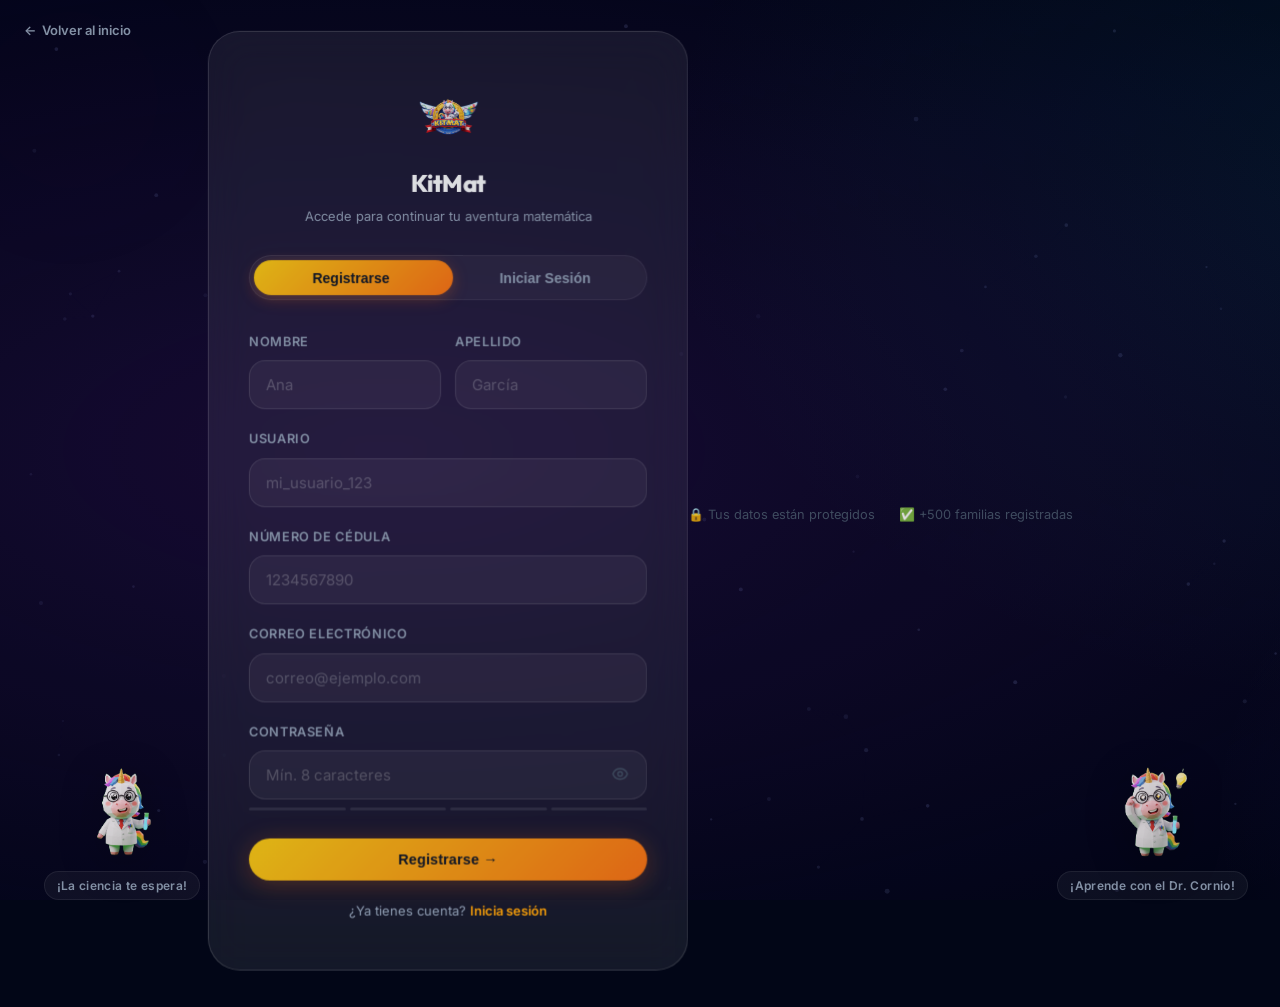
==== commit a4b4b467: "Update store.html" ====
--- a/store.html
+++ b/store.html
@@ -329,55 +329,195 @@
 
       <!-- Panel 2: ¿Qué incluye? -->
       <div class="desc-panel">
-        <p style="color:#374151;line-height:1.8;margin-bottom:1.5rem;font-size:0.9375rem;">
-          Cada caja de KitMat incluye <strong>6 componentes cuidadosamente diseñados</strong> para brindar una experiencia de aprendizaje completa e inmersiva:
+
+        <!-- ── Intro ── -->
+        <p style="color:#374151;line-height:1.8;margin-bottom:2rem;font-size:0.9375rem;">
+          Cada caja de KitMat incluye <strong>6 componentes cuidadosamente diseñados</strong> para brindar una experiencia de aprendizaje completa e inmersiva. Los tableros de juego son el corazón del kit:
         </p>
-        <div style="display:grid;grid-template-columns:repeat(auto-fill,minmax(200px,1fr));gap:1.25rem;">
-
-          <!-- Componente 1 -->
-          <div style="background:#fff;border:1px solid #e2e8f0;border-radius:1rem;padding:1.25rem;text-align:center;box-shadow:0 2px 8px rgba(0,0,0,0.05);">
-            <div style="font-size:2.5rem;margin-bottom:0.75rem;">🎲</div>
-            <h3 style="font-family:'Outfit',sans-serif;font-size:0.9375rem;font-weight:700;color:#0f172a;margin-bottom:0.5rem;">Dados Matemáticos</h3>
-            <p style="font-size:0.8rem;color:#64748b;line-height:1.5;">Dados especiales con operaciones matemáticas que determinan el movimiento y los retos del turno.</p>
-          </div>
-
-          <!-- Componente 2 -->
-          <div style="background:#fff;border:1px solid #e2e8f0;border-radius:1rem;padding:1.25rem;text-align:center;box-shadow:0 2px 8px rgba(0,0,0,0.05);">
-            <div style="font-size:2.5rem;margin-bottom:0.75rem;">🎡</div>
-            <h3 style="font-family:'Outfit',sans-serif;font-size:0.9375rem;font-weight:700;color:#0f172a;margin-bottom:0.5rem;">Ruleta de Retos</h3>
-            <p style="font-size:0.8rem;color:#64748b;line-height:1.5;">Una ruleta giratoria con diferentes categorías de desafíos matemáticos para poner a prueba a los jugadores.</p>
-          </div>
-
-          <!-- Componente 3 -->
-          <div style="background:#fff;border:1px solid #e2e8f0;border-radius:1rem;padding:1.25rem;text-align:center;box-shadow:0 2px 8px rgba(0,0,0,0.05);">
-            <div style="font-size:2.5rem;margin-bottom:0.75rem;">🃏</div>
-            <h3 style="font-family:'Outfit',sans-serif;font-size:0.9375rem;font-weight:700;color:#0f172a;margin-bottom:0.5rem;">Tarjetas de Ejercicios</h3>
-            <p style="font-size:0.8rem;color:#64748b;line-height:1.5;">Más de 120 tarjetas con ejercicios de fracciones, decimales y geometría en niveles progresivos de dificultad.</p>
-          </div>
-
-          <!-- Componente 4 -->
-          <div style="background:#fff;border:1px solid #e2e8f0;border-radius:1rem;padding:1.25rem;text-align:center;box-shadow:0 2px 8px rgba(0,0,0,0.05);">
-            <div style="font-size:2.5rem;margin-bottom:0.75rem;">🗺️</div>
-            <h3 style="font-family:'Outfit',sans-serif;font-size:0.9375rem;font-weight:700;color:#0f172a;margin-bottom:0.5rem;">Plano Cartesiano</h3>
-            <p style="font-size:0.8rem;color:#64748b;line-height:1.5;">Tablero magnético del plano cartesiano para graficar puntos y resolver desafíos de coordenadas en tiempo real.</p>
-          </div>
-
-          <!-- Componente 5 -->
-          <div style="background:#fff;border:1px solid #e2e8f0;border-radius:1rem;padding:1.25rem;text-align:center;box-shadow:0 2px 8px rgba(0,0,0,0.05);">
-            <div style="font-size:2.5rem;margin-bottom:0.75rem;">🏆</div>
-            <h3 style="font-family:'Outfit',sans-serif;font-size:0.9375rem;font-weight:700;color:#0f172a;margin-bottom:0.5rem;">Stickers de Logros</h3>
-            <p style="font-size:0.8rem;color:#64748b;line-height:1.5;">Sistema de recompensas con stickers coleccionables para motivar a los jugadores a seguir aprendiendo.</p>
-          </div>
-
-          <!-- Componente 6 -->
-          <div style="background:#fff;border:1px solid #e2e8f0;border-radius:1rem;padding:1.25rem;text-align:center;box-shadow:0 2px 8px rgba(0,0,0,0.05);">
-            <div style="font-size:2.5rem;margin-bottom:0.75rem;">♟️</div>
-            <h3 style="font-family:'Outfit',sans-serif;font-size:0.9375rem;font-weight:700;color:#0f172a;margin-bottom:0.5rem;">Juego de Mesa</h3>
-            <p style="font-size:0.8rem;color:#64748b;line-height:1.5;">Tablero principal de alta calidad con diseño temático, fichas de jugador y manual de instrucciones ilustrado.</p>
+
+        <!-- ── TABLEROS DE JUEGO — Carrusel interactivo ── -->
+        <div style="margin-bottom:2.5rem;">
+          <h3 style="font-family:'Outfit',sans-serif;font-size:1.125rem;font-weight:800;color:#0f172a;margin-bottom:1.25rem;display:flex;align-items:center;gap:0.5rem;">
+            🎮 Tableros de Juego Incluidos
+            <span style="font-size:0.72rem;font-weight:700;color:#6366f1;background:#eef2ff;padding:3px 10px;border-radius:9999px;letter-spacing:0.05em;">4 TABLEROS</span>
+          </h3>
+
+          <!-- Carrusel wrapper -->
+          <div id="boards-carousel" style="position:relative;">
+
+            <!-- Track -->
+            <div id="boards-track" style="display:grid;grid-template-columns:repeat(4,1fr);gap:1rem;overflow:hidden;transition:all 0.35s ease;">
+
+              <!-- Tablero 1: División -->
+              <div class="board-card" style="background:#fff;border:2px solid #e2e8f0;border-radius:1.25rem;overflow:hidden;box-shadow:0 4px 20px rgba(0,0,0,0.07);cursor:pointer;transition:transform 0.22s,box-shadow 0.22s;" onmouseenter="this.style.transform='translateY(-6px)';this.style.boxShadow='0 12px 32px rgba(99,102,241,0.18)'" onmouseleave="this.style.transform='';this.style.boxShadow='0 4px 20px rgba(0,0,0,0.07)'" onclick="openBoardModal('assets/images/tablero_division.png','Tablero de División','Tabla de división del 1 al 12 con fichas de conteo. Los jugadores practican divisiones y registran sus respuestas con las fichas circulares.')">
+                <div style="position:relative;aspect-ratio:3/4;overflow:hidden;background:#e0f2fe;">
+                  <img src="assets/images/tablero_division.png" alt="Tablero de División KitMat" style="width:100%;height:100%;object-fit:cover;">
+                  <div style="position:absolute;top:0.625rem;left:0.625rem;background:linear-gradient(135deg,#3b82f6,#6366f1);color:#fff;font-size:0.68rem;font-weight:800;padding:3px 10px;border-radius:9999px;letter-spacing:0.05em;">DIVISIÓN ÷</div>
+                  <div style="position:absolute;bottom:0;left:0;right:0;padding:0.625rem;background:linear-gradient(to top,rgba(0,0,0,0.5),transparent);color:#fff;font-size:0.75rem;text-align:center;">🔍 Ver más grande</div>
+                </div>
+                <div style="padding:0.875rem;">
+                  <p style="font-family:'Outfit',sans-serif;font-weight:700;font-size:0.875rem;color:#0f172a;margin-bottom:0.25rem;">Tablero de División</p>
+                  <p style="font-size:0.75rem;color:#64748b;line-height:1.4;">Tabla 1–12 con fichas de conteo circulares</p>
+                </div>
+              </div>
+
+              <!-- Tablero 2: Suma -->
+              <div class="board-card" style="background:#fff;border:2px solid #e2e8f0;border-radius:1.25rem;overflow:hidden;box-shadow:0 4px 20px rgba(0,0,0,0.07);cursor:pointer;transition:transform 0.22s,box-shadow 0.22s;" onmouseenter="this.style.transform='translateY(-6px)';this.style.boxShadow='0 12px 32px rgba(16,185,129,0.18)'" onmouseleave="this.style.transform='';this.style.boxShadow='0 4px 20px rgba(0,0,0,0.07)'" onclick="openBoardModal('assets/images/tablero_suma.png','Tablero de Suma','Dos filas de fichas circulares (azul y amarillo) para representar sumandos visualmente. Ideal para sumar del 1 al 100 de forma concreta y manipulativa.')">
+                <div style="position:relative;aspect-ratio:3/4;overflow:hidden;background:#d1fae5;">
+                  <img src="assets/images/tablero_suma.png" alt="Tablero de Suma KitMat" style="width:100%;height:100%;object-fit:cover;">
+                  <div style="position:absolute;top:0.625rem;left:0.625rem;background:linear-gradient(135deg,#10b981,#34d399);color:#fff;font-size:0.68rem;font-weight:800;padding:3px 10px;border-radius:9999px;letter-spacing:0.05em;">SUMA +</div>
+                  <div style="position:absolute;bottom:0;left:0;right:0;padding:0.625rem;background:linear-gradient(to top,rgba(0,0,0,0.5),transparent);color:#fff;font-size:0.75rem;text-align:center;">🔍 Ver más grande</div>
+                </div>
+                <div style="padding:0.875rem;">
+                  <p style="font-family:'Outfit',sans-serif;font-weight:700;font-size:0.875rem;color:#0f172a;margin-bottom:0.25rem;">Tablero de Suma</p>
+                  <p style="font-size:0.75rem;color:#64748b;line-height:1.4;">Fichas circulares para sumas concretas</p>
+                </div>
+              </div>
+
+              <!-- Tablero 3: Multiplicación -->
+              <div class="board-card" style="background:#fff;border:2px solid #e2e8f0;border-radius:1.25rem;overflow:hidden;box-shadow:0 4px 20px rgba(0,0,0,0.07);cursor:pointer;transition:transform 0.22s,box-shadow 0.22s;" onmouseenter="this.style.transform='translateY(-6px)';this.style.boxShadow='0 12px 32px rgba(249,115,22,0.18)'" onmouseleave="this.style.transform='';this.style.boxShadow='0 4px 20px rgba(0,0,0,0.07)'" onclick="openBoardModal('assets/images/tablero_multiplicacion.png','Tablero de Multiplicación','Tabla de multiplicar del 1 al 12 con resultados en colores arcoíris por fila. Permite memorizar y verificar las tablas de multiplicar de forma visual y divertida.')">
+                <div style="position:relative;aspect-ratio:3/4;overflow:hidden;background:#fff7ed;">
+                  <img src="assets/images/tablero_multiplicacion.png" alt="Tablero de Multiplicación KitMat" style="width:100%;height:100%;object-fit:cover;">
+                  <div style="position:absolute;top:0.625rem;left:0.625rem;background:linear-gradient(135deg,#f97316,#fb923c);color:#fff;font-size:0.68rem;font-weight:800;padding:3px 10px;border-radius:9999px;letter-spacing:0.05em;">MULTIPLICACIÓN ×</div>
+                  <div style="position:absolute;bottom:0;left:0;right:0;padding:0.625rem;background:linear-gradient(to top,rgba(0,0,0,0.5),transparent);color:#fff;font-size:0.75rem;text-align:center;">🔍 Ver más grande</div>
+                </div>
+                <div style="padding:0.875rem;">
+                  <p style="font-family:'Outfit',sans-serif;font-weight:700;font-size:0.875rem;color:#0f172a;margin-bottom:0.25rem;">Tablero de Multiplicación</p>
+                  <p style="font-size:0.75rem;color:#64748b;line-height:1.4;">Tabla arcoíris 1–12 con resultados</p>
+                </div>
+              </div>
+
+              <!-- Tablero 4: Juego Matemático -->
+              <div class="board-card" style="background:#fff;border:2px solid #e2e8f0;border-radius:1.25rem;overflow:hidden;box-shadow:0 4px 20px rgba(0,0,0,0.07);cursor:pointer;transition:transform 0.22s,box-shadow 0.22s;" onmouseenter="this.style.transform='translateY(-6px)';this.style.boxShadow='0 12px 32px rgba(139,92,246,0.18)'" onmouseleave="this.style.transform='';this.style.boxShadow='0 4px 20px rgba(0,0,0,0.07)'" onclick="openBoardModal('assets/images/tablero_juego.png','Juego Matemático de Recorrido','40 casillas de retos matemáticos: sumas, restas, multiplicaciones, divisiones y casillas especiales como RETO, AVANZA 5 ESPACIOS y VUELVE AL INICIO. ¡El juego principal del kit!')">
+                <div style="position:relative;aspect-ratio:3/4;overflow:hidden;background:#ede9fe;">
+                  <img src="assets/images/tablero_juego.png" alt="Juego Matemático KitMat" style="width:100%;height:100%;object-fit:cover;">
+                  <div style="position:absolute;top:0.625rem;left:0.625rem;background:linear-gradient(135deg,#8b5cf6,#a78bfa);color:#fff;font-size:0.68rem;font-weight:800;padding:3px 10px;border-radius:9999px;letter-spacing:0.05em;">JUEGO 🎯</div>
+                  <div style="position:absolute;bottom:0;left:0;right:0;padding:0.625rem;background:linear-gradient(to top,rgba(0,0,0,0.5),transparent);color:#fff;font-size:0.75rem;text-align:center;">🔍 Ver más grande</div>
+                </div>
+                <div style="padding:0.875rem;">
+                  <p style="font-family:'Outfit',sans-serif;font-weight:700;font-size:0.875rem;color:#0f172a;margin-bottom:0.25rem;">Juego Matemático</p>
+                  <p style="font-size:0.75rem;color:#64748b;line-height:1.4;">40 casillas de retos: suma, resta, × y ÷</p>
+                </div>
+              </div>
+
+            </div><!-- /track -->
+          </div><!-- /carousel -->
+
+          <!-- Responsive note -->
+          <p style="font-size:0.75rem;color:#94a3b8;margin-top:0.75rem;text-align:center;">👆 Haz clic en cualquier tablero para verlo en detalle</p>
+        </div>
+
+        <!-- ── Kit completo checklist ── -->
+        <h3 style="font-family:'Outfit',sans-serif;font-size:1.0625rem;font-weight:800;color:#0f172a;margin-bottom:1.25rem;display:flex;align-items:center;gap:0.5rem;">
+          📦 Contenido completo del kit
+        </h3>
+        <div style="display:grid;grid-template-columns:repeat(auto-fill,minmax(200px,1fr));gap:1rem;">
+
+          <div style="background:linear-gradient(135deg,#eff6ff,#dbeafe);border:1px solid #bfdbfe;border-radius:1rem;padding:1.125rem;display:flex;align-items:flex-start;gap:0.75rem;">
+            <span style="font-size:1.75rem;flex-shrink:0;">🎲</span>
+            <div>
+              <p style="font-family:'Outfit',sans-serif;font-weight:700;font-size:0.875rem;color:#1e40af;margin-bottom:0.25rem;">Dados Matemáticos</p>
+              <p style="font-size:0.78rem;color:#3b82f6;line-height:1.4;">Determinan movimiento y retos del turno</p>
+            </div>
+          </div>
+
+          <div style="background:linear-gradient(135deg,#f0fdf4,#dcfce7);border:1px solid #bbf7d0;border-radius:1rem;padding:1.125rem;display:flex;align-items:flex-start;gap:0.75rem;">
+            <span style="font-size:1.75rem;flex-shrink:0;">🎡</span>
+            <div>
+              <p style="font-family:'Outfit',sans-serif;font-weight:700;font-size:0.875rem;color:#166534;margin-bottom:0.25rem;">Ruleta de Retos</p>
+              <p style="font-size:0.78rem;color:#16a34a;line-height:1.4;">Categorías de desafíos matemáticos</p>
+            </div>
+          </div>
+
+          <div style="background:linear-gradient(135deg,#fefce8,#fef9c3);border:1px solid #fde68a;border-radius:1rem;padding:1.125rem;display:flex;align-items:flex-start;gap:0.75rem;">
+            <span style="font-size:1.75rem;flex-shrink:0;">🃏</span>
+            <div>
+              <p style="font-family:'Outfit',sans-serif;font-weight:700;font-size:0.875rem;color:#854d0e;margin-bottom:0.25rem;">Tarjetas de Ejercicios</p>
+              <p style="font-size:0.78rem;color:#ca8a04;line-height:1.4;">+120 tarjetas en 3 niveles de dificultad</p>
+            </div>
+          </div>
+
+          <div style="background:linear-gradient(135deg,#fff7ed,#fed7aa);border:1px solid #fdba74;border-radius:1rem;padding:1.125rem;display:flex;align-items:flex-start;gap:0.75rem;">
+            <span style="font-size:1.75rem;flex-shrink:0;">🗺️</span>
+            <div>
+              <p style="font-family:'Outfit',sans-serif;font-weight:700;font-size:0.875rem;color:#9a3412;margin-bottom:0.25rem;">Plano Cartesiano</p>
+              <p style="font-size:0.78rem;color:#ea580c;line-height:1.4;">Tablero magnético de coordenadas</p>
+            </div>
+          </div>
+
+          <div style="background:linear-gradient(135deg,#fdf4ff,#e9d5ff);border:1px solid #d8b4fe;border-radius:1rem;padding:1.125rem;display:flex;align-items:flex-start;gap:0.75rem;">
+            <span style="font-size:1.75rem;flex-shrink:0;">🏆</span>
+            <div>
+              <p style="font-family:'Outfit',sans-serif;font-weight:700;font-size:0.875rem;color:#6b21a8;margin-bottom:0.25rem;">Stickers de Logros</p>
+              <p style="font-size:0.78rem;color:#9333ea;line-height:1.4;">Coleccionables para motivar el avance</p>
+            </div>
+          </div>
+
+          <div style="background:linear-gradient(135deg,#fff1f2,#ffe4e6);border:1px solid #fecdd3;border-radius:1rem;padding:1.125rem;display:flex;align-items:flex-start;gap:0.75rem;">
+            <span style="font-size:1.75rem;flex-shrink:0;">📖</span>
+            <div>
+              <p style="font-family:'Outfit',sans-serif;font-weight:700;font-size:0.875rem;color:#9f1239;margin-bottom:0.25rem;">Manual Ilustrado</p>
+              <p style="font-size:0.78rem;color:#e11d48;line-height:1.4;">Instrucciones claras con ejemplos visuales</p>
+            </div>
           </div>
 
         </div>
       </div><!-- /Panel 2 -->
+
+      <!-- ── MODAL de tablero ampliado ── -->
+      <div id="board-modal" style="display:none;position:fixed;inset:0;z-index:9999;background:rgba(0,0,0,0.8);backdrop-filter:blur(6px);align-items:center;justify-content:center;padding:1.5rem;" onclick="if(event.target===this)closeBoardModal()">
+        <div style="background:#fff;border-radius:1.5rem;max-width:680px;width:100%;max-height:90vh;overflow:hidden;box-shadow:0 24px 80px rgba(0,0,0,0.4);display:flex;flex-direction:column;">
+          <div style="display:flex;align-items:center;justify-content:space-between;padding:1rem 1.25rem;border-bottom:1px solid #e2e8f0;">
+            <p id="board-modal-title" style="font-family:'Outfit',sans-serif;font-weight:800;font-size:1rem;color:#0f172a;"></p>
+            <button onclick="closeBoardModal()" style="background:none;border:none;font-size:1.5rem;cursor:pointer;color:#94a3b8;line-height:1;padding:0.25rem;">✕</button>
+          </div>
+          <div style="overflow:auto;flex:1;">
+            <img id="board-modal-img" src="" alt="" style="width:100%;display:block;">
+          </div>
+          <div style="padding:1rem 1.25rem;border-top:1px solid #e2e8f0;">
+            <p id="board-modal-desc" style="font-size:0.875rem;color:#475569;line-height:1.6;"></p>
+          </div>
+        </div>
+      </div>
+
+      <style>
+        @media (max-width: 768px) {
+          #boards-track { grid-template-columns: repeat(2, 1fr) !important; }
+        }
+        @media (max-width: 480px) {
+          #boards-track { grid-template-columns: 1fr 1fr !important; gap: 0.625rem !important; }
+        }
+      </style>
+
+      <script>
+        function openBoardModal(src, title, desc) {
+          const modal = document.getElementById('board-modal');
+          document.getElementById('board-modal-img').src = src;
+          document.getElementById('board-modal-title').textContent = title;
+          document.getElementById('board-modal-desc').textContent = desc;
+          modal.style.display = 'flex';
+          document.body.style.overflow = 'hidden';
+          if (typeof gsap !== 'undefined') {
+            gsap.fromTo(modal.firstElementChild,
+              { scale: 0.88, opacity: 0 },
+              { scale: 1, opacity: 1, duration: 0.30, ease: 'back.out(1.4)' }
+            );
+          }
+        }
+        function closeBoardModal() {
+          const modal = document.getElementById('board-modal');
+          if (typeof gsap !== 'undefined') {
+            gsap.to(modal.firstElementChild, {
+              scale: 0.88, opacity: 0, duration: 0.20,
+              onComplete: () => { modal.style.display = 'none'; document.body.style.overflow = ''; }
+            });
+          } else {
+            modal.style.display = 'none';
+            document.body.style.overflow = '';
+          }
+        }
+        document.addEventListener('keydown', e => { if (e.key === 'Escape') closeBoardModal(); });
+      </script>
 
       <!-- Panel 3: Reseñas -->
       <div class="desc-panel">
